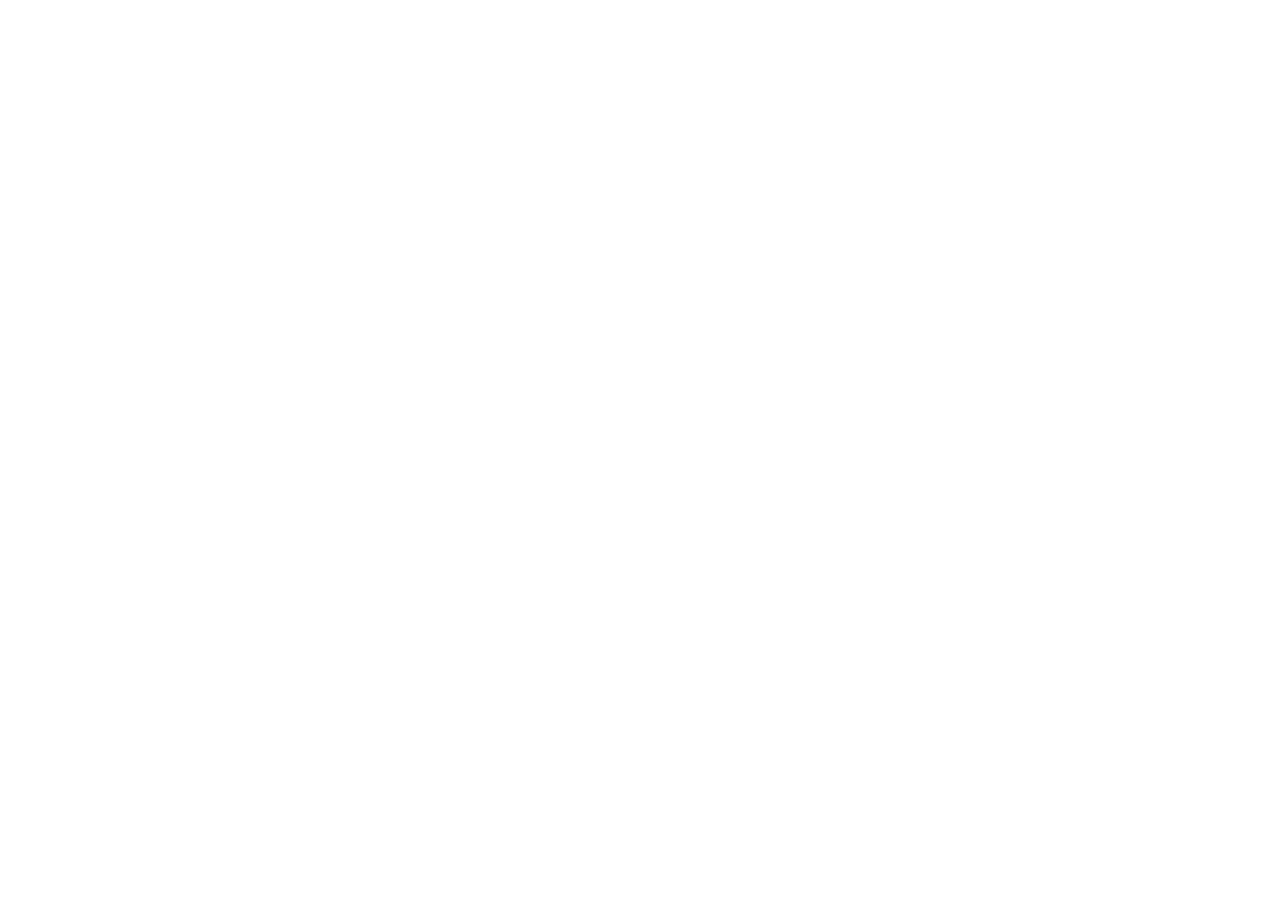
==== index.html @ 73da1ae6 "init project" ====
<!DOCTYPE html>
<html lang="en">

<head>
    <meta charset="UTF-8">
    <meta http-equiv="X-UA-Compatible" content="IE=edge">
    <meta name="viewport" content="width=, initial-scale=1.0">
    <title>Document</title>
</head>

<body>

</body>

</html>
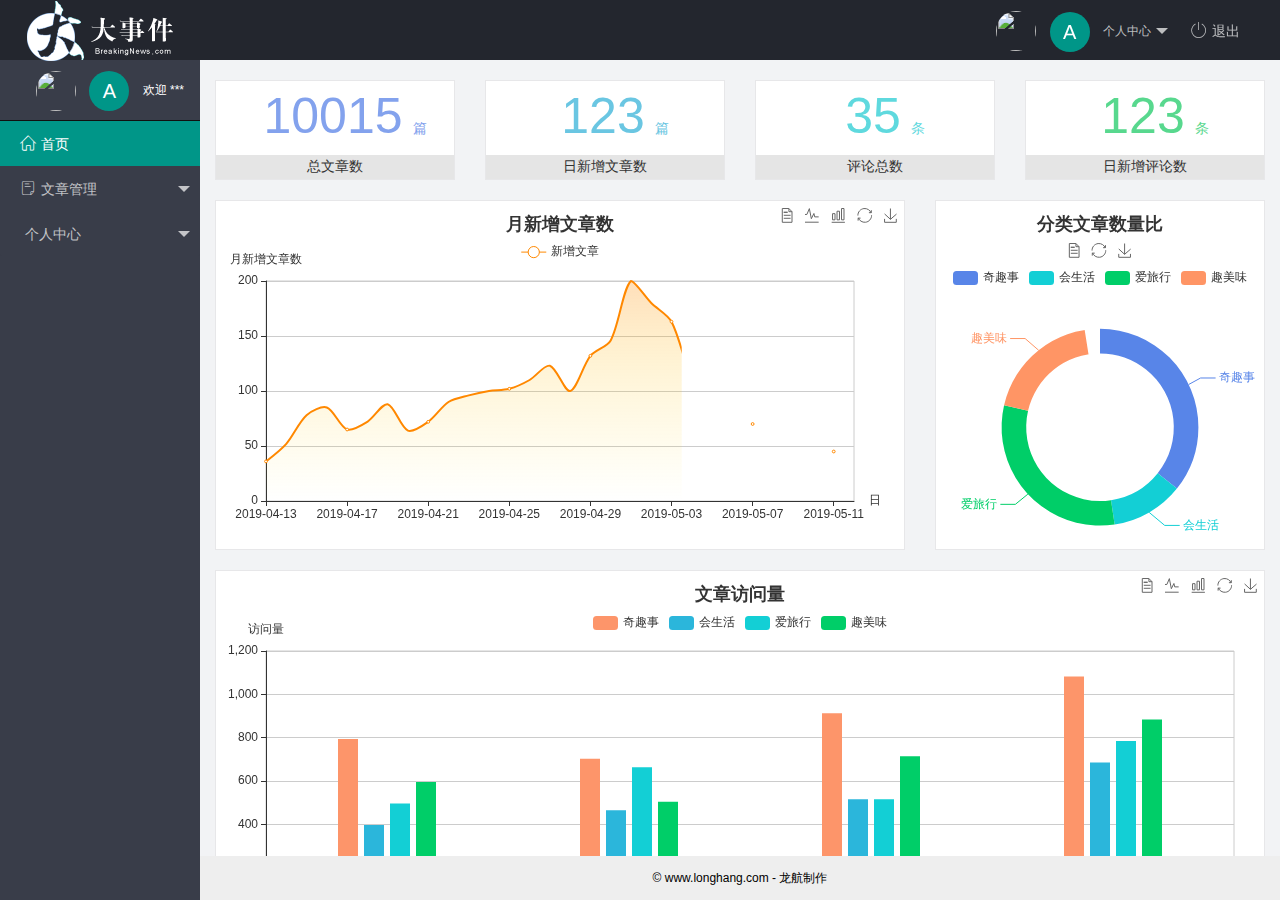
==== commit 6c154be7: "完成了主页功能" ====
--- a/index.html
+++ b/index.html
@@ -5,11 +5,89 @@
     <meta charset="UTF-8">
     <meta http-equiv="X-UA-Compatible" content="IE=edge">
     <meta name="viewport" content="width=, initial-scale=1.0">
-    <title>Document</title>
+    <title>后台主页</title>
+    <!-- 导入layui的样式表 -->
+    <link rel="stylesheet" href="/assets/lib/layui/css/layui.css">
+    <!-- 导入第三方图标库 -->
+    <link rel="stylesheet" href="/assets/fonts/iconfont.css">
+    <!-- 导入自己的样式表 -->
+    <link rel="stylesheet" href="/assets/css/index.css">
 </head>
 
-<body>
+<body class="layui-layout-body">
+    <div class="layui-layout layui-layout-admin">
+        <div class="layui-header">
+            <div class="layui-logo"><img src="/assets/images/logo.png" alt="" /></div>
+            <!-- 头部区域（可配合layui已有的水平导航） -->
+            <ul class="layui-nav layui-layout-right">
+                <li class="layui-nav-item ">
+                    <a href="javascript:;" class="userinfo">
+                        <img src="http://t.cn/RCzsdCq" class="layui-nav-img">
+                        <span class="text-avatar">A</span> 个人中心
+                    </a>
+                    <dl class="layui-nav-child">
+                        <dd><a href="">基本资料</a></dd>
+                        <dd><a href="">更换头像</a></dd>
+                        <dd><a href="">重置密码</a></dd>
+                    </dl>
+                </li>
+                <li class="layui-nav-item"><a href="javascript:;" id="btnlogout"><span class="iconfont icon-tuichu" ></span>退出</a></li>
+            </ul>
+        </div>
 
+        <div class="layui-side layui-bg-black">
+            <div class="layui-side-scroll">
+                <div href="javascript:;" class="userinfo">
+                    <img src="http://t.cn/RCzsdCq" class="layui-nav-img">
+                    <span class="text-avatar">A</span>
+                    <span class="welcome">欢迎 ***</span>
+                </div>
+                <!-- 左侧导航区域（可配合layui已有的垂直导航） -->
+                <ul class="layui-nav layui-nav-tree" lay-shrink="all" lay-filter="test" id="nav_index">
+
+                    <li class="layui-nav-item layui-this">
+                        <a href=""> <span class="iconfont icon-home"></span>首页</a>
+                    </li>
+
+                    <li class="layui-nav-item ">
+                        <a class="" href="javascript:;"><span class="iconfont icon-16"></span>文章管理</a>
+                        <dl class="layui-nav-child">
+                            <dd><a href="javascript:;"><i class="layui-icon layui-icon-app"></i>文章类别</a></dd>
+                            <dd><a href="javascript:;"><i class="layui-icon layui-icon-app"></i>文章列表</a></dd>
+                            <dd><a href="javascript:;"><i class="layui-icon layui-icon-app"></i>发布文章</a></dd>
+                        </dl>
+                    </li>
+                    <li class="layui-nav-item">
+                        <a href="javascript:;"><span class="iconfont icon 用户"></span>个人中心</a>
+                        <dl class="layui-nav-child">
+                            <dd><a href="javascript:;"><i class="layui-icon layui-icon-app"></i>基本资料</a></dd>
+                            <dd><a href="javascript:;"><i class="layui-icon layui-icon-app"></i>更换头像</a></dd>
+                            <dd><a href=""><i class="layui-icon layui-icon-app"></i>重置密码</a></dd>
+                        </dl>
+                    </li>
+                </ul>
+            </div>
+        </div>
+
+        <div class="layui-body">
+            <!-- 内容主体区域 -->
+            <iframe name="fm" src="/home/dashboard.html" frameborder="0" id="fm"></iframe>
+        </div>
+
+        <div class="layui-footer">
+            <!-- 底部固定区域 -->
+            © www.longhang.com - 龙航制作
+        </div>
+    </div>
+    <!-- 导入layui的js文件 -->
+    <script src="/assets/lib/layui/layui.all.js"></script>
+    <!-- 导入jquery脚本 -->
+    <script src="/assets/lib/jquery.js"></script>
+    <!-- 导入自己封装的baseAPI.js -->
+    <script src="/assets/js/baseAPI.js"></script>
+    <!-- 导入自己的js文件 -->
+    <script src="/assets/js/index.js"></script>
 </body>
 
+
 </html>--- a/assets/lib/layui/css/layui.css
+++ b/assets/lib/layui/css/layui.css
@@ -0,0 +1,2 @@
+/** layui-v2.5.5 MIT License By https://www.layui.com */
+ .layui-inline,img{display:inline-block;vertical-align:middle}h1,h2,h3,h4,h5,h6{font-weight:400}.layui-edge,.layui-header,.layui-inline,.layui-main{position:relative}.layui-body,.layui-edge,.layui-elip{overflow:hidden}.layui-btn,.layui-edge,.layui-inline,img{vertical-align:middle}.layui-btn,.layui-disabled,.layui-icon,.layui-unselect{-moz-user-select:none;-webkit-user-select:none;-ms-user-select:none}.layui-elip,.layui-form-checkbox span,.layui-form-pane .layui-form-label{text-overflow:ellipsis;white-space:nowrap}.layui-breadcrumb,.layui-tree-btnGroup{visibility:hidden}blockquote,body,button,dd,div,dl,dt,form,h1,h2,h3,h4,h5,h6,input,li,ol,p,pre,td,textarea,th,ul{margin:0;padding:0;-webkit-tap-highlight-color:rgba(0,0,0,0)}a:active,a:hover{outline:0}img{border:none}li{list-style:none}table{border-collapse:collapse;border-spacing:0}h4,h5,h6{font-size:100%}button,input,optgroup,option,select,textarea{font-family:inherit;font-size:inherit;font-style:inherit;font-weight:inherit;outline:0}pre{white-space:pre-wrap;white-space:-moz-pre-wrap;white-space:-pre-wrap;white-space:-o-pre-wrap;word-wrap:break-word}body{line-height:24px;font:14px Helvetica Neue,Helvetica,PingFang SC,Tahoma,Arial,sans-serif}hr{height:1px;margin:10px 0;border:0;clear:both}a{color:#333;text-decoration:none}a:hover{color:#777}a cite{font-style:normal;*cursor:pointer}.layui-border-box,.layui-border-box *{box-sizing:border-box}.layui-box,.layui-box *{box-sizing:content-box}.layui-clear{clear:both;*zoom:1}.layui-clear:after{content:'\20';clear:both;*zoom:1;display:block;height:0}.layui-inline{*display:inline;*zoom:1}.layui-edge{display:inline-block;width:0;height:0;border-width:6px;border-style:dashed;border-color:transparent}.layui-edge-top{top:-4px;border-bottom-color:#999;border-bottom-style:solid}.layui-edge-right{border-left-color:#999;border-left-style:solid}.layui-edge-bottom{top:2px;border-top-color:#999;border-top-style:solid}.layui-edge-left{border-right-color:#999;border-right-style:solid}.layui-disabled,.layui-disabled:hover{color:#d2d2d2!important;cursor:not-allowed!important}.layui-circle{border-radius:100%}.layui-show{display:block!important}.layui-hide{display:none!important}@font-face{font-family:layui-icon;src:url(../font/iconfont.eot?v=250);src:url(../font/iconfont.eot?v=250#iefix) format('embedded-opentype'),url(../font/iconfont.woff2?v=250) format('woff2'),url(../font/iconfont.woff?v=250) format('woff'),url(../font/iconfont.ttf?v=250) format('truetype'),url(../font/iconfont.svg?v=250#layui-icon) format('svg')}.layui-icon{font-family:layui-icon!important;font-size:16px;font-style:normal;-webkit-font-smoothing:antialiased;-moz-osx-font-smoothing:grayscale}.layui-icon-reply-fill:before{content:"\e611"}.layui-icon-set-fill:before{content:"\e614"}.layui-icon-menu-fill:before{content:"\e60f"}.layui-icon-search:before{content:"\e615"}.layui-icon-share:before{content:"\e641"}.layui-icon-set-sm:before{content:"\e620"}.layui-icon-engine:before{content:"\e628"}.layui-icon-close:before{content:"\1006"}.layui-icon-close-fill:before{content:"\1007"}.layui-icon-chart-screen:before{content:"\e629"}.layui-icon-star:before{content:"\e600"}.layui-icon-circle-dot:before{content:"\e617"}.layui-icon-chat:before{content:"\e606"}.layui-icon-release:before{content:"\e609"}.layui-icon-list:before{content:"\e60a"}.layui-icon-chart:before{content:"\e62c"}.layui-icon-ok-circle:before{content:"\1005"}.layui-icon-layim-theme:before{content:"\e61b"}.layui-icon-table:before{content:"\e62d"}.layui-icon-right:before{content:"\e602"}.layui-icon-left:before{content:"\e603"}.layui-icon-cart-simple:before{content:"\e698"}.layui-icon-face-cry:before{content:"\e69c"}.layui-icon-face-smile:before{content:"\e6af"}.layui-icon-survey:before{content:"\e6b2"}.layui-icon-tree:before{content:"\e62e"}.layui-icon-upload-circle:before{content:"\e62f"}.layui-icon-add-circle:before{content:"\e61f"}.layui-icon-download-circle:before{content:"\e601"}.layui-icon-templeate-1:before{content:"\e630"}.layui-icon-util:before{content:"\e631"}.layui-icon-face-surprised:before{content:"\e664"}.layui-icon-edit:before{content:"\e642"}.layui-icon-speaker:before{content:"\e645"}.layui-icon-down:before{content:"\e61a"}.layui-icon-file:before{content:"\e621"}.layui-icon-layouts:before{content:"\e632"}.layui-icon-rate-half:before{content:"\e6c9"}.layui-icon-add-circle-fine:before{content:"\e608"}.layui-icon-prev-circle:before{content:"\e633"}.layui-icon-read:before{content:"\e705"}.layui-icon-404:before{content:"\e61c"}.layui-icon-carousel:before{content:"\e634"}.layui-icon-help:before{content:"\e607"}.layui-icon-code-circle:before{content:"\e635"}.layui-icon-water:before{content:"\e636"}.layui-icon-username:before{content:"\e66f"}.layui-icon-find-fill:before{content:"\e670"}.layui-icon-about:before{content:"\e60b"}.layui-icon-location:before{content:"\e715"}.layui-icon-up:before{content:"\e619"}.layui-icon-pause:before{content:"\e651"}.layui-icon-date:before{content:"\e637"}.layui-icon-layim-uploadfile:before{content:"\e61d"}.layui-icon-delete:before{content:"\e640"}.layui-icon-play:before{content:"\e652"}.layui-icon-top:before{content:"\e604"}.layui-icon-friends:before{content:"\e612"}.layui-icon-refresh-3:before{content:"\e9aa"}.layui-icon-ok:before{content:"\e605"}.layui-icon-layer:before{content:"\e638"}.layui-icon-face-smile-fine:before{content:"\e60c"}.layui-icon-dollar:before{content:"\e659"}.layui-icon-group:before{content:"\e613"}.layui-icon-layim-download:before{content:"\e61e"}.layui-icon-picture-fine:before{content:"\e60d"}.layui-icon-link:before{content:"\e64c"}.layui-icon-diamond:before{content:"\e735"}.layui-icon-log:before{content:"\e60e"}.layui-icon-rate-solid:before{content:"\e67a"}.layui-icon-fonts-del:before{content:"\e64f"}.layui-icon-unlink:before{content:"\e64d"}.layui-icon-fonts-clear:before{content:"\e639"}.layui-icon-triangle-r:before{content:"\e623"}.layui-icon-circle:before{content:"\e63f"}.layui-icon-radio:before{content:"\e643"}.layui-icon-align-center:before{content:"\e647"}.layui-icon-align-right:before{content:"\e648"}.layui-icon-align-left:before{content:"\e649"}.layui-icon-loading-1:before{content:"\e63e"}.layui-icon-return:before{content:"\e65c"}.layui-icon-fonts-strong:before{content:"\e62b"}.layui-icon-upload:before{content:"\e67c"}.layui-icon-dialogue:before{content:"\e63a"}.layui-icon-video:before{content:"\e6ed"}.layui-icon-headset:before{content:"\e6fc"}.layui-icon-cellphone-fine:before{content:"\e63b"}.layui-icon-add-1:before{content:"\e654"}.layui-icon-face-smile-b:before{content:"\e650"}.layui-icon-fonts-html:before{content:"\e64b"}.layui-icon-form:before{content:"\e63c"}.layui-icon-cart:before{content:"\e657"}.layui-icon-camera-fill:before{content:"\e65d"}.layui-icon-tabs:before{content:"\e62a"}.layui-icon-fonts-code:before{content:"\e64e"}.layui-icon-fire:before{content:"\e756"}.layui-icon-set:before{content:"\e716"}.layui-icon-fonts-u:before{content:"\e646"}.layui-icon-triangle-d:before{content:"\e625"}.layui-icon-tips:before{content:"\e702"}.layui-icon-picture:before{content:"\e64a"}.layui-icon-more-vertical:before{content:"\e671"}.layui-icon-flag:before{content:"\e66c"}.layui-icon-loading:before{content:"\e63d"}.layui-icon-fonts-i:before{content:"\e644"}.layui-icon-refresh-1:before{content:"\e666"}.layui-icon-rmb:before{content:"\e65e"}.layui-icon-home:before{content:"\e68e"}.layui-icon-user:before{content:"\e770"}.layui-icon-notice:before{content:"\e667"}.layui-icon-login-weibo:before{content:"\e675"}.layui-icon-voice:before{content:"\e688"}.layui-icon-upload-drag:before{content:"\e681"}.layui-icon-login-qq:before{content:"\e676"}.layui-icon-snowflake:before{content:"\e6b1"}.layui-icon-file-b:before{content:"\e655"}.layui-icon-template:before{content:"\e663"}.layui-icon-auz:before{content:"\e672"}.layui-icon-console:before{content:"\e665"}.layui-icon-app:before{content:"\e653"}.layui-icon-prev:before{content:"\e65a"}.layui-icon-website:before{content:"\e7ae"}.layui-icon-next:before{content:"\e65b"}.layui-icon-component:before{content:"\e857"}.layui-icon-more:before{content:"\e65f"}.layui-icon-login-wechat:before{content:"\e677"}.layui-icon-shrink-right:before{content:"\e668"}.layui-icon-spread-left:before{content:"\e66b"}.layui-icon-camera:before{content:"\e660"}.layui-icon-note:before{content:"\e66e"}.layui-icon-refresh:before{content:"\e669"}.layui-icon-female:before{content:"\e661"}.layui-icon-male:before{content:"\e662"}.layui-icon-password:before{content:"\e673"}.layui-icon-senior:before{content:"\e674"}.layui-icon-theme:before{content:"\e66a"}.layui-icon-tread:before{content:"\e6c5"}.layui-icon-praise:before{content:"\e6c6"}.layui-icon-star-fill:before{content:"\e658"}.layui-icon-rate:before{content:"\e67b"}.layui-icon-template-1:before{content:"\e656"}.layui-icon-vercode:before{content:"\e679"}.layui-icon-cellphone:before{content:"\e678"}.layui-icon-screen-full:before{content:"\e622"}.layui-icon-screen-restore:before{content:"\e758"}.layui-icon-cols:before{content:"\e610"}.layui-icon-export:before{content:"\e67d"}.layui-icon-print:before{content:"\e66d"}.layui-icon-slider:before{content:"\e714"}.layui-icon-addition:before{content:"\e624"}.layui-icon-subtraction:before{content:"\e67e"}.layui-icon-service:before{content:"\e626"}.layui-icon-transfer:before{content:"\e691"}.layui-main{width:1140px;margin:0 auto}.layui-header{z-index:1000;height:60px}.layui-header a:hover{transition:all .5s;-webkit-transition:all .5s}.layui-side{position:fixed;left:0;top:0;bottom:0;z-index:999;width:200px;overflow-x:hidden}.layui-side-scroll{position:relative;width:220px;height:100%;overflow-x:hidden}.layui-body{position:absolute;left:200px;right:0;top:0;bottom:0;z-index:998;width:auto;overflow-y:auto;box-sizing:border-box}.layui-layout-body{overflow:hidden}.layui-layout-admin .layui-header{background-color:#23262E}.layui-layout-admin .layui-side{top:60px;width:200px;overflow-x:hidden}.layui-layout-admin .layui-body{position:fixed;top:60px;bottom:44px}.layui-layout-admin .layui-main{width:auto;margin:0 15px}.layui-layout-admin .layui-footer{position:fixed;left:200px;right:0;bottom:0;height:44px;line-height:44px;padding:0 15px;background-color:#eee}.layui-layout-admin .layui-logo{position:absolute;left:0;top:0;width:200px;height:100%;line-height:60px;text-align:center;color:#009688;font-size:16px}.layui-layout-admin .layui-header .layui-nav{background:0 0}.layui-layout-left{position:absolute!important;left:200px;top:0}.layui-layout-right{position:absolute!important;right:0;top:0}.layui-container{position:relative;margin:0 auto;padding:0 15px;box-sizing:border-box}.layui-fluid{position:relative;margin:0 auto;padding:0 15px}.layui-row:after,.layui-row:before{content:'';display:block;clear:both}.layui-col-lg1,.layui-col-lg10,.layui-col-lg11,.layui-col-lg12,.layui-col-lg2,.layui-col-lg3,.layui-col-lg4,.layui-col-lg5,.layui-col-lg6,.layui-col-lg7,.layui-col-lg8,.layui-col-lg9,.layui-col-md1,.layui-col-md10,.layui-col-md11,.layui-col-md12,.layui-col-md2,.layui-col-md3,.layui-col-md4,.layui-col-md5,.layui-col-md6,.layui-col-md7,.layui-col-md8,.layui-col-md9,.layui-col-sm1,.layui-col-sm10,.layui-col-sm11,.layui-col-sm12,.layui-col-sm2,.layui-col-sm3,.layui-col-sm4,.layui-col-sm5,.layui-col-sm6,.layui-col-sm7,.layui-col-sm8,.layui-col-sm9,.layui-col-xs1,.layui-col-xs10,.layui-col-xs11,.layui-col-xs12,.layui-col-xs2,.layui-col-xs3,.layui-col-xs4,.layui-col-xs5,.layui-col-xs6,.layui-col-xs7,.layui-col-xs8,.layui-col-xs9{position:relative;display:block;box-sizing:border-box}.layui-col-xs1,.layui-col-xs10,.layui-col-xs11,.layui-col-xs12,.layui-col-xs2,.layui-col-xs3,.layui-col-xs4,.layui-col-xs5,.layui-col-xs6,.layui-col-xs7,.layui-col-xs8,.layui-col-xs9{float:left}.layui-col-xs1{width:8.33333333%}.layui-col-xs2{width:16.66666667%}.layui-col-xs3{width:25%}.layui-col-xs4{width:33.33333333%}.layui-col-xs5{width:41.66666667%}.layui-col-xs6{width:50%}.layui-col-xs7{width:58.33333333%}.layui-col-xs8{width:66.66666667%}.layui-col-xs9{width:75%}.layui-col-xs10{width:83.33333333%}.layui-col-xs11{width:91.66666667%}.layui-col-xs12{width:100%}.layui-col-xs-offset1{margin-left:8.33333333%}.layui-col-xs-offset2{margin-left:16.66666667%}.layui-col-xs-offset3{margin-left:25%}.layui-col-xs-offset4{margin-left:33.33333333%}.layui-col-xs-offset5{margin-left:41.66666667%}.layui-col-xs-offset6{margin-left:50%}.layui-col-xs-offset7{margin-left:58.33333333%}.layui-col-xs-offset8{margin-left:66.66666667%}.layui-col-xs-offset9{margin-left:75%}.layui-col-xs-offset10{margin-left:83.33333333%}.layui-col-xs-offset11{margin-left:91.66666667%}.layui-col-xs-offset12{margin-left:100%}@media screen and (max-width:768px){.layui-hide-xs{display:none!important}.layui-show-xs-block{display:block!important}.layui-show-xs-inline{display:inline!important}.layui-show-xs-inline-block{display:inline-block!important}}@media screen and (min-width:768px){.layui-container{width:750px}.layui-hide-sm{display:none!important}.layui-show-sm-block{display:block!important}.layui-show-sm-inline{display:inline!important}.layui-show-sm-inline-block{display:inline-block!important}.layui-col-sm1,.layui-col-sm10,.layui-col-sm11,.layui-col-sm12,.layui-col-sm2,.layui-col-sm3,.layui-col-sm4,.layui-col-sm5,.layui-col-sm6,.layui-col-sm7,.layui-col-sm8,.layui-col-sm9{float:left}.layui-col-sm1{width:8.33333333%}.layui-col-sm2{width:16.66666667%}.layui-col-sm3{width:25%}.layui-col-sm4{width:33.33333333%}.layui-col-sm5{width:41.66666667%}.layui-col-sm6{width:50%}.layui-col-sm7{width:58.33333333%}.layui-col-sm8{width:66.66666667%}.layui-col-sm9{width:75%}.layui-col-sm10{width:83.33333333%}.layui-col-sm11{width:91.66666667%}.layui-col-sm12{width:100%}.layui-col-sm-offset1{margin-left:8.33333333%}.layui-col-sm-offset2{margin-left:16.66666667%}.layui-col-sm-offset3{margin-left:25%}.layui-col-sm-offset4{margin-left:33.33333333%}.layui-col-sm-offset5{margin-left:41.66666667%}.layui-col-sm-offset6{margin-left:50%}.layui-col-sm-offset7{margin-left:58.33333333%}.layui-col-sm-offset8{margin-left:66.66666667%}.layui-col-sm-offset9{margin-left:75%}.layui-col-sm-offset10{margin-left:83.33333333%}.layui-col-sm-offset11{margin-left:91.66666667%}.layui-col-sm-offset12{margin-left:100%}}@media screen and (min-width:992px){.layui-container{width:970px}.layui-hide-md{display:none!important}.layui-show-md-block{display:block!important}.layui-show-md-inline{display:inline!important}.layui-show-md-inline-block{display:inline-block!important}.layui-col-md1,.layui-col-md10,.layui-col-md11,.layui-col-md12,.layui-col-md2,.layui-col-md3,.layui-col-md4,.layui-col-md5,.layui-col-md6,.layui-col-md7,.layui-col-md8,.layui-col-md9{float:left}.layui-col-md1{width:8.33333333%}.layui-col-md2{width:16.66666667%}.layui-col-md3{width:25%}.layui-col-md4{width:33.33333333%}.layui-col-md5{width:41.66666667%}.layui-col-md6{width:50%}.layui-col-md7{width:58.33333333%}.layui-col-md8{width:66.66666667%}.layui-col-md9{width:75%}.layui-col-md10{width:83.33333333%}.layui-col-md11{width:91.66666667%}.layui-col-md12{width:100%}.layui-col-md-offset1{margin-left:8.33333333%}.layui-col-md-offset2{margin-left:16.66666667%}.layui-col-md-offset3{margin-left:25%}.layui-col-md-offset4{margin-left:33.33333333%}.layui-col-md-offset5{margin-left:41.66666667%}.layui-col-md-offset6{margin-left:50%}.layui-col-md-offset7{margin-left:58.33333333%}.layui-col-md-offset8{margin-left:66.66666667%}.layui-col-md-offset9{margin-left:75%}.layui-col-md-offset10{margin-left:83.33333333%}.layui-col-md-offset11{margin-left:91.66666667%}.layui-col-md-offset12{margin-left:100%}}@media screen and (min-width:1200px){.layui-container{width:1170px}.layui-hide-lg{display:none!important}.layui-show-lg-block{display:block!important}.layui-show-lg-inline{display:inline!important}.layui-show-lg-inline-block{display:inline-block!important}.layui-col-lg1,.layui-col-lg10,.layui-col-lg11,.layui-col-lg12,.layui-col-lg2,.layui-col-lg3,.layui-col-lg4,.layui-col-lg5,.layui-col-lg6,.layui-col-lg7,.layui-col-lg8,.layui-col-lg9{float:left}.layui-col-lg1{width:8.33333333%}.layui-col-lg2{width:16.66666667%}.layui-col-lg3{width:25%}.layui-col-lg4{width:33.33333333%}.layui-col-lg5{width:41.66666667%}.layui-col-lg6{width:50%}.layui-col-lg7{width:58.33333333%}.layui-col-lg8{width:66.66666667%}.layui-col-lg9{width:75%}.layui-col-lg10{width:83.33333333%}.layui-col-lg11{width:91.66666667%}.layui-col-lg12{width:100%}.layui-col-lg-offset1{margin-left:8.33333333%}.layui-col-lg-offset2{margin-left:16.66666667%}.layui-col-lg-offset3{margin-left:25%}.layui-col-lg-offset4{margin-left:33.33333333%}.layui-col-lg-offset5{margin-left:41.66666667%}.layui-col-lg-offset6{margin-left:50%}.layui-col-lg-offset7{margin-left:58.33333333%}.layui-col-lg-offset8{margin-left:66.66666667%}.layui-col-lg-offset9{margin-left:75%}.layui-col-lg-offset10{margin-left:83.33333333%}.layui-col-lg-offset11{margin-left:91.66666667%}.layui-col-lg-offset12{margin-left:100%}}.layui-col-space1{margin:-.5px}.layui-col-space1>*{padding:.5px}.layui-col-space3{margin:-1.5px}.layui-col-space3>*{padding:1.5px}.layui-col-space5{margin:-2.5px}.layui-col-space5>*{padding:2.5px}.layui-col-space8{margin:-3.5px}.layui-col-space8>*{padding:3.5px}.layui-col-space10{margin:-5px}.layui-col-space10>*{padding:5px}.layui-col-space12{margin:-6px}.layui-col-space12>*{padding:6px}.layui-col-space15{margin:-7.5px}.layui-col-space15>*{padding:7.5px}.layui-col-space18{margin:-9px}.layui-col-space18>*{padding:9px}.layui-col-space20{margin:-10px}.layui-col-space20>*{padding:10px}.layui-col-space22{margin:-11px}.layui-col-space22>*{padding:11px}.layui-col-space25{margin:-12.5px}.layui-col-space25>*{padding:12.5px}.layui-col-space30{margin:-15px}.layui-col-space30>*{padding:15px}.layui-btn,.layui-input,.layui-select,.layui-textarea,.layui-upload-button{outline:0;-webkit-appearance:none;transition:all .3s;-webkit-transition:all .3s;box-sizing:border-box}.layui-elem-quote{margin-bottom:10px;padding:15px;line-height:22px;border-left:5px solid #009688;border-radius:0 2px 2px 0;background-color:#f2f2f2}.layui-quote-nm{border-style:solid;border-width:1px 1px 1px 5px;background:0 0}.layui-elem-field{margin-bottom:10px;padding:0;border-width:1px;border-style:solid}.layui-elem-field legend{margin-left:20px;padding:0 10px;font-size:20px;font-weight:300}.layui-field-title{margin:10px 0 20px;border-width:1px 0 0}.layui-field-box{padding:10px 15px}.layui-field-title .layui-field-box{padding:10px 0}.layui-progress{position:relative;height:6px;border-radius:20px;background-color:#e2e2e2}.layui-progress-bar{position:absolute;left:0;top:0;width:0;max-width:100%;height:6px;border-radius:20px;text-align:right;background-color:#5FB878;transition:all .3s;-webkit-transition:all .3s}.layui-progress-big,.layui-progress-big .layui-progress-bar{height:18px;line-height:18px}.layui-progress-text{position:relative;top:-20px;line-height:18px;font-size:12px;color:#666}.layui-progress-big .layui-progress-text{position:static;padding:0 10px;color:#fff}.layui-collapse{border-width:1px;border-style:solid;border-radius:2px}.layui-colla-content,.layui-colla-item{border-top-width:1px;border-top-style:solid}.layui-colla-item:first-child{border-top:none}.layui-colla-title{position:relative;height:42px;line-height:42px;padding:0 15px 0 35px;color:#333;background-color:#f2f2f2;cursor:pointer;font-size:14px;overflow:hidden}.layui-colla-content{display:none;padding:10px 15px;line-height:22px;color:#666}.layui-colla-icon{position:absolute;left:15px;top:0;font-size:14px}.layui-card{margin-bottom:15px;border-radius:2px;background-color:#fff;box-shadow:0 1px 2px 0 rgba(0,0,0,.05)}.layui-card:last-child{margin-bottom:0}.layui-card-header{position:relative;height:42px;line-height:42px;padding:0 15px;border-bottom:1px solid #f6f6f6;color:#333;border-radius:2px 2px 0 0;font-size:14px}.layui-bg-black,.layui-bg-blue,.layui-bg-cyan,.layui-bg-green,.layui-bg-orange,.layui-bg-red{color:#fff!important}.layui-card-body{position:relative;padding:10px 15px;line-height:24px}.layui-card-body[pad15]{padding:15px}.layui-card-body[pad20]{padding:20px}.layui-card-body .layui-table{margin:5px 0}.layui-card .layui-tab{margin:0}.layui-panel-window{position:relative;padding:15px;border-radius:0;border-top:5px solid #E6E6E6;background-color:#fff}.layui-auxiliar-moving{position:fixed;left:0;right:0;top:0;bottom:0;width:100%;height:100%;background:0 0;z-index:9999999999}.layui-form-label,.layui-form-mid,.layui-form-select,.layui-input-block,.layui-input-inline,.layui-textarea{position:relative}.layui-bg-red{background-color:#FF5722!important}.layui-bg-orange{background-color:#FFB800!important}.layui-bg-green{background-color:#009688!important}.layui-bg-cyan{background-color:#2F4056!important}.layui-bg-blue{background-color:#1E9FFF!important}.layui-bg-black{background-color:#393D49!important}.layui-bg-gray{background-color:#eee!important;color:#666!important}.layui-badge-rim,.layui-colla-content,.layui-colla-item,.layui-collapse,.layui-elem-field,.layui-form-pane .layui-form-item[pane],.layui-form-pane .layui-form-label,.layui-input,.layui-layedit,.layui-layedit-tool,.layui-quote-nm,.layui-select,.layui-tab-bar,.layui-tab-card,.layui-tab-title,.layui-tab-title .layui-this:after,.layui-textarea{border-color:#e6e6e6}.layui-timeline-item:before,hr{background-color:#e6e6e6}.layui-text{line-height:22px;font-size:14px;color:#666}.layui-text h1,.layui-text h2,.layui-text h3{font-weight:500;color:#333}.layui-text h1{font-size:30px}.layui-text h2{font-size:24px}.layui-text h3{font-size:18px}.layui-text a:not(.layui-btn){color:#01AAED}.layui-text a:not(.layui-btn):hover{text-decoration:underline}.layui-text ul{padding:5px 0 5px 15px}.layui-text ul li{margin-top:5px;list-style-type:disc}.layui-text em,.layui-word-aux{color:#999!important;padding:0 5px!important}.layui-btn{display:inline-block;height:38px;line-height:38px;padding:0 18px;background-color:#009688;color:#fff;white-space:nowrap;text-align:center;font-size:14px;border:none;border-radius:2px;cursor:pointer}.layui-btn:hover{opacity:.8;filter:alpha(opacity=80);color:#fff}.layui-btn:active{opacity:1;filter:alpha(opacity=100)}.layui-btn+.layui-btn{margin-left:10px}.layui-btn-container{font-size:0}.layui-btn-container .layui-btn{margin-right:10px;margin-bottom:10px}.layui-btn-container .layui-btn+.layui-btn{margin-left:0}.layui-table .layui-btn-container .layui-btn{margin-bottom:9px}.layui-btn-radius{border-radius:100px}.layui-btn .layui-icon{margin-right:3px;font-size:18px;vertical-align:bottom;vertical-align:middle\9}.layui-btn-primary{border:1px solid #C9C9C9;background-color:#fff;color:#555}.layui-btn-primary:hover{border-color:#009688;color:#333}.layui-btn-normal{background-color:#1E9FFF}.layui-btn-warm{background-color:#FFB800}.layui-btn-danger{background-color:#FF5722}.layui-btn-checked{background-color:#5FB878}.layui-btn-disabled,.layui-btn-disabled:active,.layui-btn-disabled:hover{border:1px solid #e6e6e6;background-color:#FBFBFB;color:#C9C9C9;cursor:not-allowed;opacity:1}.layui-btn-lg{height:44px;line-height:44px;padding:0 25px;font-size:16px}.layui-btn-sm{height:30px;line-height:30px;padding:0 10px;font-size:12px}.layui-btn-sm i{font-size:16px!important}.layui-btn-xs{height:22px;line-height:22px;padding:0 5px;font-size:12px}.layui-btn-xs i{font-size:14px!important}.layui-btn-group{display:inline-block;vertical-align:middle;font-size:0}.layui-btn-group .layui-btn{margin-left:0!important;margin-right:0!important;border-left:1px solid rgba(255,255,255,.5);border-radius:0}.layui-btn-group .layui-btn-primary{border-left:none}.layui-btn-group .layui-btn-primary:hover{border-color:#C9C9C9;color:#009688}.layui-btn-group .layui-btn:first-child{border-left:none;border-radius:2px 0 0 2px}.layui-btn-group .layui-btn-primary:first-child{border-left:1px solid #c9c9c9}.layui-btn-group .layui-btn:last-child{border-radius:0 2px 2px 0}.layui-btn-group .layui-btn+.layui-btn{margin-left:0}.layui-btn-group+.layui-btn-group{margin-left:10px}.layui-btn-fluid{width:100%}.layui-input,.layui-select,.layui-textarea{height:38px;line-height:1.3;line-height:38px\9;border-width:1px;border-style:solid;background-color:#fff;border-radius:2px}.layui-input::-webkit-input-placeholder,.layui-select::-webkit-input-placeholder,.layui-textarea::-webkit-input-placeholder{line-height:1.3}.layui-input,.layui-textarea{display:block;width:100%;padding-left:10px}.layui-input:hover,.layui-textarea:hover{border-color:#D2D2D2!important}.layui-input:focus,.layui-textarea:focus{border-color:#C9C9C9!important}.layui-textarea{min-height:100px;height:auto;line-height:20px;padding:6px 10px;resize:vertical}.layui-select{padding:0 10px}.layui-form input[type=checkbox],.layui-form input[type=radio],.layui-form select{display:none}.layui-form [lay-ignore]{display:initial}.layui-form-item{margin-bottom:15px;clear:both;*zoom:1}.layui-form-item:after{content:'\20';clear:both;*zoom:1;display:block;height:0}.layui-form-label{float:left;display:block;padding:9px 15px;width:80px;font-weight:400;line-height:20px;text-align:right}.layui-form-label-col{display:block;float:none;padding:9px 0;line-height:20px;text-align:left}.layui-form-item .layui-inline{margin-bottom:5px;margin-right:10px}.layui-input-block{margin-left:110px;min-height:36px}.layui-input-inline{display:inline-block;vertical-align:middle}.layui-form-item .layui-input-inline{float:left;width:190px;margin-right:10px}.layui-form-text .layui-input-inline{width:auto}.layui-form-mid{float:left;display:block;padding:9px 0!important;line-height:20px;margin-right:10px}.layui-form-danger+.layui-form-select .layui-input,.layui-form-danger:focus{border-color:#FF5722!important}.layui-form-select .layui-input{padding-right:30px;cursor:pointer}.layui-form-select .layui-edge{position:absolute;right:10px;top:50%;margin-top:-3px;cursor:pointer;border-width:6px;border-top-color:#c2c2c2;border-top-style:solid;transition:all .3s;-webkit-transition:all .3s}.layui-form-select dl{display:none;position:absolute;left:0;top:42px;padding:5px 0;z-index:899;min-width:100%;border:1px solid #d2d2d2;max-height:300px;overflow-y:auto;background-color:#fff;border-radius:2px;box-shadow:0 2px 4px rgba(0,0,0,.12);box-sizing:border-box}.layui-form-select dl dd,.layui-form-select dl dt{padding:0 10px;line-height:36px;white-space:nowrap;overflow:hidden;text-overflow:ellipsis}.layui-form-select dl dt{font-size:12px;color:#999}.layui-form-select dl dd{cursor:pointer}.layui-form-select dl dd:hover{background-color:#f2f2f2;-webkit-transition:.5s all;transition:.5s all}.layui-form-select .layui-select-group dd{padding-left:20px}.layui-form-select dl dd.layui-select-tips{padding-left:10px!important;color:#999}.layui-form-select dl dd.layui-this{background-color:#5FB878;color:#fff}.layui-form-checkbox,.layui-form-select dl dd.layui-disabled{background-color:#fff}.layui-form-selected dl{display:block}.layui-form-checkbox,.layui-form-checkbox *,.layui-form-switch{display:inline-block;vertical-align:middle}.layui-form-selected .layui-edge{margin-top:-9px;-webkit-transform:rotate(180deg);transform:rotate(180deg);margin-top:-3px\9}:root .layui-form-selected .layui-edge{margin-top:-9px\0/IE9}.layui-form-selectup dl{top:auto;bottom:42px}.layui-select-none{margin:5px 0;text-align:center;color:#999}.layui-select-disabled .layui-disabled{border-color:#eee!important}.layui-select-disabled .layui-edge{border-top-color:#d2d2d2}.layui-form-checkbox{position:relative;height:30px;line-height:30px;margin-right:10px;padding-right:30px;cursor:pointer;font-size:0;-webkit-transition:.1s linear;transition:.1s linear;box-sizing:border-box}.layui-form-checkbox span{padding:0 10px;height:100%;font-size:14px;border-radius:2px 0 0 2px;background-color:#d2d2d2;color:#fff;overflow:hidden}.layui-form-checkbox:hover span{background-color:#c2c2c2}.layui-form-checkbox i{position:absolute;right:0;top:0;width:30px;height:28px;border:1px solid #d2d2d2;border-left:none;border-radius:0 2px 2px 0;color:#fff;font-size:20px;text-align:center}.layui-form-checkbox:hover i{border-color:#c2c2c2;color:#c2c2c2}.layui-form-checked,.layui-form-checked:hover{border-color:#5FB878}.layui-form-checked span,.layui-form-checked:hover span{background-color:#5FB878}.layui-form-checked i,.layui-form-checked:hover i{color:#5FB878}.layui-form-item .layui-form-checkbox{margin-top:4px}.layui-form-checkbox[lay-skin=primary]{height:auto!important;line-height:normal!important;min-width:18px;min-height:18px;border:none!important;margin-right:0;padding-left:28px;padding-right:0;background:0 0}.layui-form-checkbox[lay-skin=primary] span{padding-left:0;padding-right:15px;line-height:18px;background:0 0;color:#666}.layui-form-checkbox[lay-skin=primary] i{right:auto;left:0;width:16px;height:16px;line-height:16px;border:1px solid #d2d2d2;font-size:12px;border-radius:2px;background-color:#fff;-webkit-transition:.1s linear;transition:.1s linear}.layui-form-checkbox[lay-skin=primary]:hover i{border-color:#5FB878;color:#fff}.layui-form-checked[lay-skin=primary] i{border-color:#5FB878!important;background-color:#5FB878;color:#fff}.layui-checkbox-disbaled[lay-skin=primary] span{background:0 0!important;color:#c2c2c2}.layui-checkbox-disbaled[lay-skin=primary]:hover i{border-color:#d2d2d2}.layui-form-item .layui-form-checkbox[lay-skin=primary]{margin-top:10px}.layui-form-switch{position:relative;height:22px;line-height:22px;min-width:35px;padding:0 5px;margin-top:8px;border:1px solid #d2d2d2;border-radius:20px;cursor:pointer;background-color:#fff;-webkit-transition:.1s linear;transition:.1s linear}.layui-form-switch i{position:absolute;left:5px;top:3px;width:16px;height:16px;border-radius:20px;background-color:#d2d2d2;-webkit-transition:.1s linear;transition:.1s linear}.layui-form-switch em{position:relative;top:0;width:25px;margin-left:21px;padding:0!important;text-align:center!important;color:#999!important;font-style:normal!important;font-size:12px}.layui-form-onswitch{border-color:#5FB878;background-color:#5FB878}.layui-checkbox-disbaled,.layui-checkbox-disbaled i{border-color:#e2e2e2!important}.layui-form-onswitch i{left:100%;margin-left:-21px;background-color:#fff}.layui-form-onswitch em{margin-left:5px;margin-right:21px;color:#fff!important}.layui-checkbox-disbaled span{background-color:#e2e2e2!important}.layui-checkbox-disbaled:hover i{color:#fff!important}[lay-radio]{display:none}.layui-form-radio,.layui-form-radio *{display:inline-block;vertical-align:middle}.layui-form-radio{line-height:28px;margin:6px 10px 0 0;padding-right:10px;cursor:pointer;font-size:0}.layui-form-radio *{font-size:14px}.layui-form-radio>i{margin-right:8px;font-size:22px;color:#c2c2c2}.layui-form-radio>i:hover,.layui-form-radioed>i{color:#5FB878}.layui-radio-disbaled>i{color:#e2e2e2!important}.layui-form-pane .layui-form-label{width:110px;padding:8px 15px;height:38px;line-height:20px;border-width:1px;border-style:solid;border-radius:2px 0 0 2px;text-align:center;background-color:#FBFBFB;overflow:hidden;box-sizing:border-box}.layui-form-pane .layui-input-inline{margin-left:-1px}.layui-form-pane .layui-input-block{margin-left:110px;left:-1px}.layui-form-pane .layui-input{border-radius:0 2px 2px 0}.layui-form-pane .layui-form-text .layui-form-label{float:none;width:100%;border-radius:2px;box-sizing:border-box;text-align:left}.layui-form-pane .layui-form-text .layui-input-inline{display:block;margin:0;top:-1px;clear:both}.layui-form-pane .layui-form-text .layui-input-block{margin:0;left:0;top:-1px}.layui-form-pane .layui-form-text .layui-textarea{min-height:100px;border-radius:0 0 2px 2px}.layui-form-pane .layui-form-checkbox{margin:4px 0 4px 10px}.layui-form-pane .layui-form-radio,.layui-form-pane .layui-form-switch{margin-top:6px;margin-left:10px}.layui-form-pane .layui-form-item[pane]{position:relative;border-width:1px;border-style:solid}.layui-form-pane .layui-form-item[pane] .layui-form-label{position:absolute;left:0;top:0;height:100%;border-width:0 1px 0 0}.layui-form-pane .layui-form-item[pane] .layui-input-inline{margin-left:110px}@media screen and (max-width:450px){.layui-form-item .layui-form-label{text-overflow:ellipsis;overflow:hidden;white-space:nowrap}.layui-form-item .layui-inline{display:block;margin-right:0;margin-bottom:20px;clear:both}.layui-form-item .layui-inline:after{content:'\20';clear:both;display:block;height:0}.layui-form-item .layui-input-inline{display:block;float:none;left:-3px;width:auto;margin:0 0 10px 112px}.layui-form-item .layui-input-inline+.layui-form-mid{margin-left:110px;top:-5px;padding:0}.layui-form-item .layui-form-checkbox{margin-right:5px;margin-bottom:5px}}.layui-layedit{border-width:1px;border-style:solid;border-radius:2px}.layui-layedit-tool{padding:3px 5px;border-bottom-width:1px;border-bottom-style:solid;font-size:0}.layedit-tool-fixed{position:fixed;top:0;border-top:1px solid #e2e2e2}.layui-layedit-tool .layedit-tool-mid,.layui-layedit-tool .layui-icon{display:inline-block;vertical-align:middle;text-align:center;font-size:14px}.layui-layedit-tool .layui-icon{position:relative;width:32px;height:30px;line-height:30px;margin:3px 5px;color:#777;cursor:pointer;border-radius:2px}.layui-layedit-tool .layui-icon:hover{color:#393D49}.layui-layedit-tool .layui-icon:active{color:#000}.layui-layedit-tool .layedit-tool-active{background-color:#e2e2e2;color:#000}.layui-layedit-tool .layui-disabled,.layui-layedit-tool .layui-disabled:hover{color:#d2d2d2;cursor:not-allowed}.layui-layedit-tool .layedit-tool-mid{width:1px;height:18px;margin:0 10px;background-color:#d2d2d2}.layedit-tool-html{width:50px!important;font-size:30px!important}.layedit-tool-b,.layedit-tool-code,.layedit-tool-help{font-size:16px!important}.layedit-tool-d,.layedit-tool-face,.layedit-tool-image,.layedit-tool-unlink{font-size:18px!important}.layedit-tool-image input{position:absolute;font-size:0;left:0;top:0;width:100%;height:100%;opacity:.01;filter:Alpha(opacity=1);cursor:pointer}.layui-layedit-iframe iframe{display:block;width:100%}#LAY_layedit_code{overflow:hidden}.layui-laypage{display:inline-block;*display:inline;*zoom:1;vertical-align:middle;margin:10px 0;font-size:0}.layui-laypage>a:first-child,.layui-laypage>a:first-child em{border-radius:2px 0 0 2px}.layui-laypage>a:last-child,.layui-laypage>a:last-child em{border-radius:0 2px 2px 0}.layui-laypage>:first-child{margin-left:0!important}.layui-laypage>:last-child{margin-right:0!important}.layui-laypage a,.layui-laypage button,.layui-laypage input,.layui-laypage select,.layui-laypage span{border:1px solid #e2e2e2}.layui-laypage a,.layui-laypage span{display:inline-block;*display:inline;*zoom:1;vertical-align:middle;padding:0 15px;height:28px;line-height:28px;margin:0 -1px 5px 0;background-color:#fff;color:#333;font-size:12px}.layui-flow-more a *,.layui-laypage input,.layui-table-view select[lay-ignore]{display:inline-block}.layui-laypage a:hover{color:#009688}.layui-laypage em{font-style:normal}.layui-laypage .layui-laypage-spr{color:#999;font-weight:700}.layui-laypage a{text-decoration:none}.layui-laypage .layui-laypage-curr{position:relative}.layui-laypage .layui-laypage-curr em{position:relative;color:#fff}.layui-laypage .layui-laypage-curr .layui-laypage-em{position:absolute;left:-1px;top:-1px;padding:1px;width:100%;height:100%;background-color:#009688}.layui-laypage-em{border-radius:2px}.layui-laypage-next em,.layui-laypage-prev em{font-family:Sim sun;font-size:16px}.layui-laypage .layui-laypage-count,.layui-laypage .layui-laypage-limits,.layui-laypage .layui-laypage-refresh,.layui-laypage .layui-laypage-skip{margin-left:10px;margin-right:10px;padding:0;border:none}.layui-laypage .layui-laypage-limits,.layui-laypage .layui-laypage-refresh{vertical-align:top}.layui-laypage .layui-laypage-refresh i{font-size:18px;cursor:pointer}.layui-laypage select{height:22px;padding:3px;border-radius:2px;cursor:pointer}.layui-laypage .layui-laypage-skip{height:30px;line-height:30px;color:#999}.layui-laypage button,.layui-laypage input{height:30px;line-height:30px;border-radius:2px;vertical-align:top;background-color:#fff;box-sizing:border-box}.layui-laypage input{width:40px;margin:0 10px;padding:0 3px;text-align:center}.layui-laypage input:focus,.layui-laypage select:focus{border-color:#009688!important}.layui-laypage button{margin-left:10px;padding:0 10px;cursor:pointer}.layui-table,.layui-table-view{margin:10px 0}.layui-flow-more{margin:10px 0;text-align:center;color:#999;font-size:14px}.layui-flow-more a{height:32px;line-height:32px}.layui-flow-more a *{vertical-align:top}.layui-flow-more a cite{padding:0 20px;border-radius:3px;background-color:#eee;color:#333;font-style:normal}.layui-flow-more a cite:hover{opacity:.8}.layui-flow-more a i{font-size:30px;color:#737383}.layui-table{width:100%;background-color:#fff;color:#666}.layui-table tr{transition:all .3s;-webkit-transition:all .3s}.layui-table th{text-align:left;font-weight:400}.layui-table tbody tr:hover,.layui-table thead tr,.layui-table-click,.layui-table-header,.layui-table-hover,.layui-table-mend,.layui-table-patch,.layui-table-tool,.layui-table-total,.layui-table-total tr,.layui-table[lay-even] tr:nth-child(even){background-color:#f2f2f2}.layui-table td,.layui-table th,.layui-table-col-set,.layui-table-fixed-r,.layui-table-grid-down,.layui-table-header,.layui-table-page,.layui-table-tips-main,.layui-table-tool,.layui-table-total,.layui-table-view,.layui-table[lay-skin=line],.layui-table[lay-skin=row]{border-width:1px;border-style:solid;border-color:#e6e6e6}.layui-table td,.layui-table th{position:relative;padding:9px 15px;min-height:20px;line-height:20px;font-size:14px}.layui-table[lay-skin=line] td,.layui-table[lay-skin=line] th{border-width:0 0 1px}.layui-table[lay-skin=row] td,.layui-table[lay-skin=row] th{border-width:0 1px 0 0}.layui-table[lay-skin=nob] td,.layui-table[lay-skin=nob] th{border:none}.layui-table img{max-width:100px}.layui-table[lay-size=lg] td,.layui-table[lay-size=lg] th{padding:15px 30px}.layui-table-view .layui-table[lay-size=lg] .layui-table-cell{height:40px;line-height:40px}.layui-table[lay-size=sm] td,.layui-table[lay-size=sm] th{font-size:12px;padding:5px 10px}.layui-table-view .layui-table[lay-size=sm] .layui-table-cell{height:20px;line-height:20px}.layui-table[lay-data]{display:none}.layui-table-box{position:relative;overflow:hidden}.layui-table-view .layui-table{position:relative;width:auto;margin:0}.layui-table-view .layui-table[lay-skin=line]{border-width:0 1px 0 0}.layui-table-view .layui-table[lay-skin=row]{border-width:0 0 1px}.layui-table-view .layui-table td,.layui-table-view .layui-table th{padding:5px 0;border-top:none;border-left:none}.layui-table-view .layui-table th.layui-unselect .layui-table-cell span{cursor:pointer}.layui-table-view .layui-table td{cursor:default}.layui-table-view .layui-table td[data-edit=text]{cursor:text}.layui-table-view .layui-form-checkbox[lay-skin=primary] i{width:18px;height:18px}.layui-table-view .layui-form-radio{line-height:0;padding:0}.layui-table-view .layui-form-radio>i{margin:0;font-size:20px}.layui-table-init{position:absolute;left:0;top:0;width:100%;height:100%;text-align:center;z-index:110}.layui-table-init .layui-icon{position:absolute;left:50%;top:50%;margin:-15px 0 0 -15px;font-size:30px;color:#c2c2c2}.layui-table-header{border-width:0 0 1px;overflow:hidden}.layui-table-header .layui-table{margin-bottom:-1px}.layui-table-tool .layui-inline[lay-event]{position:relative;width:26px;height:26px;padding:5px;line-height:16px;margin-right:10px;text-align:center;color:#333;border:1px solid #ccc;cursor:pointer;-webkit-transition:.5s all;transition:.5s all}.layui-table-tool .layui-inline[lay-event]:hover{border:1px solid #999}.layui-table-tool-temp{padding-right:120px}.layui-table-tool-self{position:absolute;right:17px;top:10px}.layui-table-tool .layui-table-tool-self .layui-inline[lay-event]{margin:0 0 0 10px}.layui-table-tool-panel{position:absolute;top:29px;left:-1px;padding:5px 0;min-width:150px;min-height:40px;border:1px solid #d2d2d2;text-align:left;overflow-y:auto;background-color:#fff;box-shadow:0 2px 4px rgba(0,0,0,.12)}.layui-table-cell,.layui-table-tool-panel li{overflow:hidden;text-overflow:ellipsis;white-space:nowrap}.layui-table-tool-panel li{padding:0 10px;line-height:30px;-webkit-transition:.5s all;transition:.5s all}.layui-table-tool-panel li .layui-form-checkbox[lay-skin=primary]{width:100%;padding-left:28px}.layui-table-tool-panel li:hover{background-color:#f2f2f2}.layui-table-tool-panel li .layui-form-checkbox[lay-skin=primary] i{position:absolute;left:0;top:0}.layui-table-tool-panel li .layui-form-checkbox[lay-skin=primary] span{padding:0}.layui-table-tool .layui-table-tool-self .layui-table-tool-panel{left:auto;right:-1px}.layui-table-col-set{position:absolute;right:0;top:0;width:20px;height:100%;border-width:0 0 0 1px;background-color:#fff}.layui-table-sort{width:10px;height:20px;margin-left:5px;cursor:pointer!important}.layui-table-sort .layui-edge{position:absolute;left:5px;border-width:5px}.layui-table-sort .layui-table-sort-asc{top:3px;border-top:none;border-bottom-style:solid;border-bottom-color:#b2b2b2}.layui-table-sort .layui-table-sort-asc:hover{border-bottom-color:#666}.layui-table-sort .layui-table-sort-desc{bottom:5px;border-bottom:none;border-top-style:solid;border-top-color:#b2b2b2}.layui-table-sort .layui-table-sort-desc:hover{border-top-color:#666}.layui-table-sort[lay-sort=asc] .layui-table-sort-asc{border-bottom-color:#000}.layui-table-sort[lay-sort=desc] .layui-table-sort-desc{border-top-color:#000}.layui-table-cell{height:28px;line-height:28px;padding:0 15px;position:relative;box-sizing:border-box}.layui-table-cell .layui-form-checkbox[lay-skin=primary]{top:-1px;padding:0}.layui-table-cell .layui-table-link{color:#01AAED}.laytable-cell-checkbox,.laytable-cell-numbers,.laytable-cell-radio,.laytable-cell-space{padding:0;text-align:center}.layui-table-body{position:relative;overflow:auto;margin-right:-1px;margin-bottom:-1px}.layui-table-body .layui-none{line-height:26px;padding:15px;text-align:center;color:#999}.layui-table-fixed{position:absolute;left:0;top:0;z-index:101}.layui-table-fixed .layui-table-body{overflow:hidden}.layui-table-fixed-l{box-shadow:0 -1px 8px rgba(0,0,0,.08)}.layui-table-fixed-r{left:auto;right:-1px;border-width:0 0 0 1px;box-shadow:-1px 0 8px rgba(0,0,0,.08)}.layui-table-fixed-r .layui-table-header{position:relative;overflow:visible}.layui-table-mend{position:absolute;right:-49px;top:0;height:100%;width:50px}.layui-table-tool{position:relative;z-index:890;width:100%;min-height:50px;line-height:30px;padding:10px 15px;border-width:0 0 1px}.layui-table-tool .layui-btn-container{margin-bottom:-10px}.layui-table-page,.layui-table-total{border-width:1px 0 0;margin-bottom:-1px;overflow:hidden}.layui-table-page{position:relative;width:100%;padding:7px 7px 0;height:41px;font-size:12px;white-space:nowrap}.layui-table-page>div{height:26px}.layui-table-page .layui-laypage{margin:0}.layui-table-page .layui-laypage a,.layui-table-page .layui-laypage span{height:26px;line-height:26px;margin-bottom:10px;border:none;background:0 0}.layui-table-page .layui-laypage a,.layui-table-page .layui-laypage span.layui-laypage-curr{padding:0 12px}.layui-table-page .layui-laypage span{margin-left:0;padding:0}.layui-table-page .layui-laypage .layui-laypage-prev{margin-left:-7px!important}.layui-table-page .layui-laypage .layui-laypage-curr .layui-laypage-em{left:0;top:0;padding:0}.layui-table-page .layui-laypage button,.layui-table-page .layui-laypage input{height:26px;line-height:26px}.layui-table-page .layui-laypage input{width:40px}.layui-table-page .layui-laypage button{padding:0 10px}.layui-table-page select{height:18px}.layui-table-patch .layui-table-cell{padding:0;width:30px}.layui-table-edit{position:absolute;left:0;top:0;width:100%;height:100%;padding:0 14px 1px;border-radius:0;box-shadow:1px 1px 20px rgba(0,0,0,.15)}.layui-table-edit:focus{border-color:#5FB878!important}select.layui-table-edit{padding:0 0 0 10px;border-color:#C9C9C9}.layui-table-view .layui-form-checkbox,.layui-table-view .layui-form-radio,.layui-table-view .layui-form-switch{top:0;margin:0;box-sizing:content-box}.layui-table-view .layui-form-checkbox{top:-1px;height:26px;line-height:26px}.layui-table-view .layui-form-checkbox i{height:26px}.layui-table-grid .layui-table-cell{overflow:visible}.layui-table-grid-down{position:absolute;top:0;right:0;width:26px;height:100%;padding:5px 0;border-width:0 0 0 1px;text-align:center;background-color:#fff;color:#999;cursor:pointer}.layui-table-grid-down .layui-icon{position:absolute;top:50%;left:50%;margin:-8px 0 0 -8px}.layui-table-grid-down:hover{background-color:#fbfbfb}body .layui-table-tips .layui-layer-content{background:0 0;padding:0;box-shadow:0 1px 6px rgba(0,0,0,.12)}.layui-table-tips-main{margin:-44px 0 0 -1px;max-height:150px;padding:8px 15px;font-size:14px;overflow-y:scroll;background-color:#fff;color:#666}.layui-table-tips-c{position:absolute;right:-3px;top:-13px;width:20px;height:20px;padding:3px;cursor:pointer;background-color:#666;border-radius:50%;color:#fff}.layui-table-tips-c:hover{background-color:#777}.layui-table-tips-c:before{position:relative;right:-2px}.layui-upload-file{display:none!important;opacity:.01;filter:Alpha(opacity=1)}.layui-upload-drag,.layui-upload-form,.layui-upload-wrap{display:inline-block}.layui-upload-list{margin:10px 0}.layui-upload-choose{padding:0 10px;color:#999}.layui-upload-drag{position:relative;padding:30px;border:1px dashed #e2e2e2;background-color:#fff;text-align:center;cursor:pointer;color:#999}.layui-upload-drag .layui-icon{font-size:50px;color:#009688}.layui-upload-drag[lay-over]{border-color:#009688}.layui-upload-iframe{position:absolute;width:0;height:0;border:0;visibility:hidden}.layui-upload-wrap{position:relative;vertical-align:middle}.layui-upload-wrap .layui-upload-file{display:block!important;position:absolute;left:0;top:0;z-index:10;font-size:100px;width:100%;height:100%;opacity:.01;filter:Alpha(opacity=1);cursor:pointer}.layui-transfer-active,.layui-transfer-box{display:inline-block;vertical-align:middle}.layui-transfer-box,.layui-transfer-header,.layui-transfer-search{border-width:0;border-style:solid;border-color:#e6e6e6}.layui-transfer-box{position:relative;border-width:1px;width:200px;height:360px;border-radius:2px;background-color:#fff}.layui-transfer-box .layui-form-checkbox{width:100%;margin:0!important}.layui-transfer-header{height:38px;line-height:38px;padding:0 10px;border-bottom-width:1px}.layui-transfer-search{position:relative;padding:10px;border-bottom-width:1px}.layui-transfer-search .layui-input{height:32px;padding-left:30px;font-size:12px}.layui-transfer-search .layui-icon-search{position:absolute;left:20px;top:50%;margin-top:-8px;color:#666}.layui-transfer-active{margin:0 15px}.layui-transfer-active .layui-btn{display:block;margin:0;padding:0 15px;background-color:#5FB878;border-color:#5FB878;color:#fff}.layui-transfer-active .layui-btn-disabled{background-color:#FBFBFB;border-color:#e6e6e6;color:#C9C9C9}.layui-transfer-active .layui-btn:first-child{margin-bottom:15px}.layui-transfer-active .layui-btn .layui-icon{margin:0;font-size:14px!important}.layui-transfer-data{padding:5px 0;overflow:auto}.layui-transfer-data li{height:32px;line-height:32px;padding:0 10px}.layui-transfer-data li:hover{background-color:#f2f2f2;transition:.5s all}.layui-transfer-data .layui-none{padding:15px 10px;text-align:center;color:#999}.layui-nav{position:relative;padding:0 20px;background-color:#393D49;color:#fff;border-radius:2px;font-size:0;box-sizing:border-box}.layui-nav *{font-size:14px}.layui-nav .layui-nav-item{position:relative;display:inline-block;*display:inline;*zoom:1;vertical-align:middle;line-height:60px}.layui-nav .layui-nav-item a{display:block;padding:0 20px;color:#fff;color:rgba(255,255,255,.7);transition:all .3s;-webkit-transition:all .3s}.layui-nav .layui-this:after,.layui-nav-bar,.layui-nav-tree .layui-nav-itemed:after{position:absolute;left:0;top:0;width:0;height:5px;background-color:#5FB878;transition:all .2s;-webkit-transition:all .2s}.layui-nav-bar{z-index:1000}.layui-nav .layui-nav-item a:hover,.layui-nav .layui-this a{color:#fff}.layui-nav .layui-this:after{content:'';top:auto;bottom:0;width:100%}.layui-nav-img{width:30px;height:30px;margin-right:10px;border-radius:50%}.layui-nav .layui-nav-more{content:'';width:0;height:0;border-style:solid dashed dashed;border-color:#fff transparent transparent;overflow:hidden;cursor:pointer;transition:all .2s;-webkit-transition:all .2s;position:absolute;top:50%;right:3px;margin-top:-3px;border-width:6px;border-top-color:rgba(255,255,255,.7)}.layui-nav .layui-nav-mored,.layui-nav-itemed>a .layui-nav-more{margin-top:-9px;border-style:dashed dashed solid;border-color:transparent transparent #fff}.layui-nav-child{display:none;position:absolute;left:0;top:65px;min-width:100%;line-height:36px;padding:5px 0;box-shadow:0 2px 4px rgba(0,0,0,.12);border:1px solid #d2d2d2;background-color:#fff;z-index:100;border-radius:2px;white-space:nowrap}.layui-nav .layui-nav-child a{color:#333}.layui-nav .layui-nav-child a:hover{background-color:#f2f2f2;color:#000}.layui-nav-child dd{position:relative}.layui-nav .layui-nav-child dd.layui-this a,.layui-nav-child dd.layui-this{background-color:#5FB878;color:#fff}.layui-nav-child dd.layui-this:after{display:none}.layui-nav-tree{width:200px;padding:0}.layui-nav-tree .layui-nav-item{display:block;width:100%;line-height:45px}.layui-nav-tree .layui-nav-item a{position:relative;height:45px;line-height:45px;text-overflow:ellipsis;overflow:hidden;white-space:nowrap}.layui-nav-tree .layui-nav-item a:hover{background-color:#4E5465}.layui-nav-tree .layui-nav-bar{width:5px;height:0;background-color:#009688}.layui-nav-tree .layui-nav-child dd.layui-this,.layui-nav-tree .layui-nav-child dd.layui-this a,.layui-nav-tree .layui-this,.layui-nav-tree .layui-this>a,.layui-nav-tree .layui-this>a:hover{background-color:#009688;color:#fff}.layui-nav-tree .layui-this:after{display:none}.layui-nav-itemed>a,.layui-nav-tree .layui-nav-title a,.layui-nav-tree .layui-nav-title a:hover{color:#fff!important}.layui-nav-tree .layui-nav-child{position:relative;z-index:0;top:0;border:none;box-shadow:none}.layui-nav-tree .layui-nav-child a{height:40px;line-height:40px;color:#fff;color:rgba(255,255,255,.7)}.layui-nav-tree .layui-nav-child,.layui-nav-tree .layui-nav-child a:hover{background:0 0;color:#fff}.layui-nav-tree .layui-nav-more{right:10px}.layui-nav-itemed>.layui-nav-child{display:block;padding:0;background-color:rgba(0,0,0,.3)!important}.layui-nav-itemed>.layui-nav-child>.layui-this>.layui-nav-child{display:block}.layui-nav-side{position:fixed;top:0;bottom:0;left:0;overflow-x:hidden;z-index:999}.layui-bg-blue .layui-nav-bar,.layui-bg-blue .layui-nav-itemed:after,.layui-bg-blue .layui-this:after{background-color:#93D1FF}.layui-bg-blue .layui-nav-child dd.layui-this{background-color:#1E9FFF}.layui-bg-blue .layui-nav-itemed>a,.layui-nav-tree.layui-bg-blue .layui-nav-title a,.layui-nav-tree.layui-bg-blue .layui-nav-title a:hover{background-color:#007DDB!important}.layui-breadcrumb{font-size:0}.layui-breadcrumb>*{font-size:14px}.layui-breadcrumb a{color:#999!important}.layui-breadcrumb a:hover{color:#5FB878!important}.layui-breadcrumb a cite{color:#666;font-style:normal}.layui-breadcrumb span[lay-separator]{margin:0 10px;color:#999}.layui-tab{margin:10px 0;text-align:left!important}.layui-tab[overflow]>.layui-tab-title{overflow:hidden}.layui-tab-title{position:relative;left:0;height:40px;white-space:nowrap;font-size:0;border-bottom-width:1px;border-bottom-style:solid;transition:all .2s;-webkit-transition:all .2s}.layui-tab-title li{display:inline-block;*display:inline;*zoom:1;vertical-align:middle;font-size:14px;transition:all .2s;-webkit-transition:all .2s;position:relative;line-height:40px;min-width:65px;padding:0 15px;text-align:center;cursor:pointer}.layui-tab-title li a{display:block}.layui-tab-title .layui-this{color:#000}.layui-tab-title .layui-this:after{position:absolute;left:0;top:0;content:'';width:100%;height:41px;border-width:1px;border-style:solid;border-bottom-color:#fff;border-radius:2px 2px 0 0;box-sizing:border-box;pointer-events:none}.layui-tab-bar{position:absolute;right:0;top:0;z-index:10;width:30px;height:39px;line-height:39px;border-width:1px;border-style:solid;border-radius:2px;text-align:center;background-color:#fff;cursor:pointer}.layui-tab-bar .layui-icon{position:relative;display:inline-block;top:3px;transition:all .3s;-webkit-transition:all .3s}.layui-tab-item{display:none}.layui-tab-more{padding-right:30px;height:auto!important;white-space:normal!important}.layui-tab-more li.layui-this:after{border-bottom-color:#e2e2e2;border-radius:2px}.layui-tab-more .layui-tab-bar .layui-icon{top:-2px;top:3px\9;-webkit-transform:rotate(180deg);transform:rotate(180deg)}:root .layui-tab-more .layui-tab-bar .layui-icon{top:-2px\0/IE9}.layui-tab-content{padding:10px}.layui-tab-title li .layui-tab-close{position:relative;display:inline-block;width:18px;height:18px;line-height:20px;margin-left:8px;top:1px;text-align:center;font-size:14px;color:#c2c2c2;transition:all .2s;-webkit-transition:all .2s}.layui-tab-title li .layui-tab-close:hover{border-radius:2px;background-color:#FF5722;color:#fff}.layui-tab-brief>.layui-tab-title .layui-this{color:#009688}.layui-tab-brief>.layui-tab-more li.layui-this:after,.layui-tab-brief>.layui-tab-title .layui-this:after{border:none;border-radius:0;border-bottom:2px solid #5FB878}.layui-tab-brief[overflow]>.layui-tab-title .layui-this:after{top:-1px}.layui-tab-card{border-width:1px;border-style:solid;border-radius:2px;box-shadow:0 2px 5px 0 rgba(0,0,0,.1)}.layui-tab-card>.layui-tab-title{background-color:#f2f2f2}.layui-tab-card>.layui-tab-title li{margin-right:-1px;margin-left:-1px}.layui-tab-card>.layui-tab-title .layui-this{background-color:#fff}.layui-tab-card>.layui-tab-title .layui-this:after{border-top:none;border-width:1px;border-bottom-color:#fff}.layui-tab-card>.layui-tab-title .layui-tab-bar{height:40px;line-height:40px;border-radius:0;border-top:none;border-right:none}.layui-tab-card>.layui-tab-more .layui-this{background:0 0;color:#5FB878}.layui-tab-card>.layui-tab-more .layui-this:after{border:none}.layui-timeline{padding-left:5px}.layui-timeline-item{position:relative;padding-bottom:20px}.layui-timeline-axis{position:absolute;left:-5px;top:0;z-index:10;width:20px;height:20px;line-height:20px;background-color:#fff;color:#5FB878;border-radius:50%;text-align:center;cursor:pointer}.layui-timeline-axis:hover{color:#FF5722}.layui-timeline-item:before{content:'';position:absolute;left:5px;top:0;z-index:0;width:1px;height:100%}.layui-timeline-item:last-child:before{display:none}.layui-timeline-item:first-child:before{display:block}.layui-timeline-content{padding-left:25px}.layui-timeline-title{position:relative;margin-bottom:10px}.layui-badge,.layui-badge-dot,.layui-badge-rim{position:relative;display:inline-block;padding:0 6px;font-size:12px;text-align:center;background-color:#FF5722;color:#fff;border-radius:2px}.layui-badge{height:18px;line-height:18px}.layui-badge-dot{width:8px;height:8px;padding:0;border-radius:50%}.layui-badge-rim{height:18px;line-height:18px;border-width:1px;border-style:solid;background-color:#fff;color:#666}.layui-btn .layui-badge,.layui-btn .layui-badge-dot{margin-left:5px}.layui-nav .layui-badge,.layui-nav .layui-badge-dot{position:absolute;top:50%;margin:-8px 6px 0}.layui-tab-title .layui-badge,.layui-tab-title .layui-badge-dot{left:5px;top:-2px}.layui-carousel{position:relative;left:0;top:0;background-color:#f8f8f8}.layui-carousel>[carousel-item]{position:relative;width:100%;height:100%;overflow:hidden}.layui-carousel>[carousel-item]:before{position:absolute;content:'\e63d';left:50%;top:50%;width:100px;line-height:20px;margin:-10px 0 0 -50px;text-align:center;color:#c2c2c2;font-family:layui-icon!important;font-size:30px;font-style:normal;-webkit-font-smoothing:antialiased;-moz-osx-font-smoothing:grayscale}.layui-carousel>[carousel-item]>*{display:none;position:absolute;left:0;top:0;width:100%;height:100%;background-color:#f8f8f8;transition-duration:.3s;-webkit-transition-duration:.3s}.layui-carousel-updown>*{-webkit-transition:.3s ease-in-out up;transition:.3s ease-in-out up}.layui-carousel-arrow{display:none\9;opacity:0;position:absolute;left:10px;top:50%;margin-top:-18px;width:36px;height:36px;line-height:36px;text-align:center;font-size:20px;border:0;border-radius:50%;background-color:rgba(0,0,0,.2);color:#fff;-webkit-transition-duration:.3s;transition-duration:.3s;cursor:pointer}.layui-carousel-arrow[lay-type=add]{left:auto!important;right:10px}.layui-carousel:hover .layui-carousel-arrow[lay-type=add],.layui-carousel[lay-arrow=always] .layui-carousel-arrow[lay-type=add]{right:20px}.layui-carousel[lay-arrow=always] .layui-carousel-arrow{opacity:1;left:20px}.layui-carousel[lay-arrow=none] .layui-carousel-arrow{display:none}.layui-carousel-arrow:hover,.layui-carousel-ind ul:hover{background-color:rgba(0,0,0,.35)}.layui-carousel:hover .layui-carousel-arrow{display:block\9;opacity:1;left:20px}.layui-carousel-ind{position:relative;top:-35px;width:100%;line-height:0!important;text-align:center;font-size:0}.layui-carousel[lay-indicator=outside]{margin-bottom:30px}.layui-carousel[lay-indicator=outside] .layui-carousel-ind{top:10px}.layui-carousel[lay-indicator=outside] .layui-carousel-ind ul{background-color:rgba(0,0,0,.5)}.layui-carousel[lay-indicator=none] .layui-carousel-ind{display:none}.layui-carousel-ind ul{display:inline-block;padding:5px;background-color:rgba(0,0,0,.2);border-radius:10px;-webkit-transition-duration:.3s;transition-duration:.3s}.layui-carousel-ind li{display:inline-block;width:10px;height:10px;margin:0 3px;font-size:14px;background-color:#e2e2e2;background-color:rgba(255,255,255,.5);border-radius:50%;cursor:pointer;-webkit-transition-duration:.3s;transition-duration:.3s}.layui-carousel-ind li:hover{background-color:rgba(255,255,255,.7)}.layui-carousel-ind li.layui-this{background-color:#fff}.layui-carousel>[carousel-item]>.layui-carousel-next,.layui-carousel>[carousel-item]>.layui-carousel-prev,.layui-carousel>[carousel-item]>.layui-this{display:block}.layui-carousel>[carousel-item]>.layui-this{left:0}.layui-carousel>[carousel-item]>.layui-carousel-prev{left:-100%}.layui-carousel>[carousel-item]>.layui-carousel-next{left:100%}.layui-carousel>[carousel-item]>.layui-carousel-next.layui-carousel-left,.layui-carousel>[carousel-item]>.layui-carousel-prev.layui-carousel-right{left:0}.layui-carousel>[carousel-item]>.layui-this.layui-carousel-left{left:-100%}.layui-carousel>[carousel-item]>.layui-this.layui-carousel-right{left:100%}.layui-carousel[lay-anim=updown] .layui-carousel-arrow{left:50%!important;top:20px;margin:0 0 0 -18px}.layui-carousel[lay-anim=updown]>[carousel-item]>*,.layui-carousel[lay-anim=fade]>[carousel-item]>*{left:0!important}.layui-carousel[lay-anim=updown] .layui-carousel-arrow[lay-type=add]{top:auto!important;bottom:20px}.layui-carousel[lay-anim=updown] .layui-carousel-ind{position:absolute;top:50%;right:20px;width:auto;height:auto}.layui-carousel[lay-anim=updown] .layui-carousel-ind ul{padding:3px 5px}.layui-carousel[lay-anim=updown] .layui-carousel-ind li{display:block;margin:6px 0}.layui-carousel[lay-anim=updown]>[carousel-item]>.layui-this{top:0}.layui-carousel[lay-anim=updown]>[carousel-item]>.layui-carousel-prev{top:-100%}.layui-carousel[lay-anim=updown]>[carousel-item]>.layui-carousel-next{top:100%}.layui-carousel[lay-anim=updown]>[carousel-item]>.layui-carousel-next.layui-carousel-left,.layui-carousel[lay-anim=updown]>[carousel-item]>.layui-carousel-prev.layui-carousel-right{top:0}.layui-carousel[lay-anim=updown]>[carousel-item]>.layui-this.layui-carousel-left{top:-100%}.layui-carousel[lay-anim=updown]>[carousel-item]>.layui-this.layui-carousel-right{top:100%}.layui-carousel[lay-anim=fade]>[carousel-item]>.layui-carousel-next,.layui-carousel[lay-anim=fade]>[carousel-item]>.layui-carousel-prev{opacity:0}.layui-carousel[lay-anim=fade]>[carousel-item]>.layui-carousel-next.layui-carousel-left,.layui-carousel[lay-anim=fade]>[carousel-item]>.layui-carousel-prev.layui-carousel-right{opacity:1}.layui-carousel[lay-anim=fade]>[carousel-item]>.layui-this.layui-carousel-left,.layui-carousel[lay-anim=fade]>[carousel-item]>.layui-this.layui-carousel-right{opacity:0}.layui-fixbar{position:fixed;right:15px;bottom:15px;z-index:999999}.layui-fixbar li{width:50px;height:50px;line-height:50px;margin-bottom:1px;text-align:center;cursor:pointer;font-size:30px;background-color:#9F9F9F;color:#fff;border-radius:2px;opacity:.95}.layui-fixbar li:hover{opacity:.85}.layui-fixbar li:active{opacity:1}.layui-fixbar .layui-fixbar-top{display:none;font-size:40px}body .layui-util-face{border:none;background:0 0}body .layui-util-face .layui-layer-content{padding:0;background-color:#fff;color:#666;box-shadow:none}.layui-util-face .layui-layer-TipsG{display:none}.layui-util-face ul{position:relative;width:372px;padding:10px;border:1px solid #D9D9D9;background-color:#fff;box-shadow:0 0 20px rgba(0,0,0,.2)}.layui-util-face ul li{cursor:pointer;float:left;border:1px solid #e8e8e8;height:22px;width:26px;overflow:hidden;margin:-1px 0 0 -1px;padding:4px 2px;text-align:center}.layui-util-face ul li:hover{position:relative;z-index:2;border:1px solid #eb7350;background:#fff9ec}.layui-code{position:relative;margin:10px 0;padding:15px;line-height:20px;border:1px solid #ddd;border-left-width:6px;background-color:#F2F2F2;color:#333;font-family:Courier New;font-size:12px}.layui-rate,.layui-rate *{display:inline-block;vertical-align:middle}.layui-rate{padding:10px 5px 10px 0;font-size:0}.layui-rate li i.layui-icon{font-size:20px;color:#FFB800;margin-right:5px;transition:all .3s;-webkit-transition:all .3s}.layui-rate li i:hover{cursor:pointer;transform:scale(1.12);-webkit-transform:scale(1.12)}.layui-rate[readonly] li i:hover{cursor:default;transform:scale(1)}.layui-colorpicker{width:26px;height:26px;border:1px solid #e6e6e6;padding:5px;border-radius:2px;line-height:24px;display:inline-block;cursor:pointer;transition:all .3s;-webkit-transition:all .3s}.layui-colorpicker:hover{border-color:#d2d2d2}.layui-colorpicker.layui-colorpicker-lg{width:34px;height:34px;line-height:32px}.layui-colorpicker.layui-colorpicker-sm{width:24px;height:24px;line-height:22px}.layui-colorpicker.layui-colorpicker-xs{width:22px;height:22px;line-height:20px}.layui-colorpicker-trigger-bgcolor{display:block;background:url([data-uri]);border-radius:2px}.layui-colorpicker-trigger-span{display:block;height:100%;box-sizing:border-box;border:1px solid rgba(0,0,0,.15);border-radius:2px;text-align:center}.layui-colorpicker-trigger-i{display:inline-block;color:#FFF;font-size:12px}.layui-colorpicker-trigger-i.layui-icon-close{color:#999}.layui-colorpicker-main{position:absolute;z-index:66666666;width:280px;padding:7px;background:#FFF;border:1px solid #d2d2d2;border-radius:2px;box-shadow:0 2px 4px rgba(0,0,0,.12)}.layui-colorpicker-main-wrapper{height:180px;position:relative}.layui-colorpicker-basis{width:260px;height:100%;position:relative}.layui-colorpicker-basis-white{width:100%;height:100%;position:absolute;top:0;left:0;background:linear-gradient(90deg,#FFF,hsla(0,0%,100%,0))}.layui-colorpicker-basis-black{width:100%;height:100%;position:absolute;top:0;left:0;background:linear-gradient(0deg,#000,transparent)}.layui-colorpicker-basis-cursor{width:10px;height:10px;border:1px solid #FFF;border-radius:50%;position:absolute;top:-3px;right:-3px;cursor:pointer}.layui-colorpicker-side{position:absolute;top:0;right:0;width:12px;height:100%;background:linear-gradient(red,#FF0,#0F0,#0FF,#00F,#F0F,red)}.layui-colorpicker-side-slider{width:100%;height:5px;box-shadow:0 0 1px #888;box-sizing:border-box;background:#FFF;border-radius:1px;border:1px solid #f0f0f0;cursor:pointer;position:absolute;left:0}.layui-colorpicker-main-alpha{display:none;height:12px;margin-top:7px;background:url([data-uri])}.layui-colorpicker-alpha-bgcolor{height:100%;position:relative}.layui-colorpicker-alpha-slider{width:5px;height:100%;box-shadow:0 0 1px #888;box-sizing:border-box;background:#FFF;border-radius:1px;border:1px solid #f0f0f0;cursor:pointer;position:absolute;top:0}.layui-colorpicker-main-pre{padding-top:7px;font-size:0}.layui-colorpicker-pre{width:20px;height:20px;border-radius:2px;display:inline-block;margin-left:6px;margin-bottom:7px;cursor:pointer}.layui-colorpicker-pre:nth-child(11n+1){margin-left:0}.layui-colorpicker-pre-isalpha{background:url([data-uri])}.layui-colorpicker-pre.layui-this{box-shadow:0 0 3px 2px rgba(0,0,0,.15)}.layui-colorpicker-pre>div{height:100%;border-radius:2px}.layui-colorpicker-main-input{text-align:right;padding-top:7px}.layui-colorpicker-main-input .layui-btn-container .layui-btn{margin:0 0 0 10px}.layui-colorpicker-main-input div.layui-inline{float:left;margin-right:10px;font-size:14px}.layui-colorpicker-main-input input.layui-input{width:150px;height:30px;color:#666}.layui-slider{height:4px;background:#e2e2e2;border-radius:3px;position:relative;cursor:pointer}.layui-slider-bar{border-radius:3px;position:absolute;height:100%}.layui-slider-step{position:absolute;top:0;width:4px;height:4px;border-radius:50%;background:#FFF;-webkit-transform:translateX(-50%);transform:translateX(-50%)}.layui-slider-wrap{width:36px;height:36px;position:absolute;top:-16px;-webkit-transform:translateX(-50%);transform:translateX(-50%);z-index:10;text-align:center}.layui-slider-wrap-btn{width:12px;height:12px;border-radius:50%;background:#FFF;display:inline-block;vertical-align:middle;cursor:pointer;transition:.3s}.layui-slider-wrap:after{content:"";height:100%;display:inline-block;vertical-align:middle}.layui-slider-wrap-btn.layui-slider-hover,.layui-slider-wrap-btn:hover{transform:scale(1.2)}.layui-slider-wrap-btn.layui-disabled:hover{transform:scale(1)!important}.layui-slider-tips{position:absolute;top:-42px;z-index:66666666;white-space:nowrap;display:none;-webkit-transform:translateX(-50%);transform:translateX(-50%);color:#FFF;background:#000;border-radius:3px;height:25px;line-height:25px;padding:0 10px}.layui-slider-tips:after{content:'';position:absolute;bottom:-12px;left:50%;margin-left:-6px;width:0;height:0;border-width:6px;border-style:solid;border-color:#000 transparent transparent}.layui-slider-input{width:70px;height:32px;border:1px solid #e6e6e6;border-radius:3px;font-size:16px;line-height:32px;position:absolute;right:0;top:-15px}.layui-slider-input-btn{display:none;position:absolute;top:0;right:0;width:20px;height:100%;border-left:1px solid #d2d2d2}.layui-slider-input-btn i{cursor:pointer;position:absolute;right:0;bottom:0;width:20px;height:50%;font-size:12px;line-height:16px;text-align:center;color:#999}.layui-slider-input-btn i:first-child{top:0;border-bottom:1px solid #d2d2d2}.layui-slider-input-txt{height:100%;font-size:14px}.layui-slider-input-txt input{height:100%;border:none}.layui-slider-input-btn i:hover{color:#009688}.layui-slider-vertical{width:4px;margin-left:34px}.layui-slider-vertical .layui-slider-bar{width:4px}.layui-slider-vertical .layui-slider-step{top:auto;left:0;-webkit-transform:translateY(50%);transform:translateY(50%)}.layui-slider-vertical .layui-slider-wrap{top:auto;left:-16px;-webkit-transform:translateY(50%);transform:translateY(50%)}.layui-slider-vertical .layui-slider-tips{top:auto;left:2px}@media \0screen{.layui-slider-wrap-btn{margin-left:-20px}.layui-slider-vertical .layui-slider-wrap-btn{margin-left:0;margin-bottom:-20px}.layui-slider-vertical .layui-slider-tips{margin-left:-8px}.layui-slider>span{margin-left:8px}}.layui-tree{line-height:22px}.layui-tree .layui-form-checkbox{margin:0!important}.layui-tree-set{width:100%;position:relative}.layui-tree-pack{display:none;padding-left:20px;position:relative}.layui-tree-iconClick,.layui-tree-main{display:inline-block;vertical-align:middle}.layui-tree-line .layui-tree-pack{padding-left:27px}.layui-tree-line .layui-tree-set .layui-tree-set:after{content:'';position:absolute;top:14px;left:-9px;width:17px;height:0;border-top:1px dotted #c0c4cc}.layui-tree-entry{position:relative;padding:3px 0;height:20px;white-space:nowrap}.layui-tree-entry:hover{background-color:#eee}.layui-tree-line .layui-tree-entry:hover{background-color:rgba(0,0,0,0)}.layui-tree-line .layui-tree-entry:hover .layui-tree-txt{color:#999;text-decoration:underline;transition:.3s}.layui-tree-main{cursor:pointer;padding-right:10px}.layui-tree-line .layui-tree-set:before{content:'';position:absolute;top:0;left:-9px;width:0;height:100%;border-left:1px dotted #c0c4cc}.layui-tree-line .layui-tree-set.layui-tree-setLineShort:before{height:13px}.layui-tree-line .layui-tree-set.layui-tree-setHide:before{height:0}.layui-tree-iconClick{position:relative;height:20px;line-height:20px;margin:0 10px;color:#c0c4cc}.layui-tree-icon{height:12px;line-height:12px;width:12px;text-align:center;border:1px solid #c0c4cc}.layui-tree-iconClick .layui-icon{font-size:18px}.layui-tree-icon .layui-icon{font-size:12px;color:#666}.layui-tree-iconArrow{padding:0 5px}.layui-tree-iconArrow:after{content:'';position:absolute;left:4px;top:3px;z-index:100;width:0;height:0;border-width:5px;border-style:solid;border-color:transparent transparent transparent #c0c4cc;transition:.5s}.layui-tree-btnGroup,.layui-tree-editInput{position:relative;vertical-align:middle;display:inline-block}.layui-tree-spread>.layui-tree-entry>.layui-tree-iconClick>.layui-tree-iconArrow:after{transform:rotate(90deg) translate(3px,4px)}.layui-tree-txt{display:inline-block;vertical-align:middle;color:#555}.layui-tree-search{margin-bottom:15px;color:#666}.layui-tree-btnGroup .layui-icon{display:inline-block;vertical-align:middle;padding:0 2px;cursor:pointer}.layui-tree-btnGroup .layui-icon:hover{color:#999;transition:.3s}.layui-tree-entry:hover .layui-tree-btnGroup{visibility:visible}.layui-tree-editInput{height:20px;line-height:20px;padding:0 3px;border:none;background-color:rgba(0,0,0,.05)}.layui-tree-emptyText{text-align:center;color:#999}.layui-anim{-webkit-animation-duration:.3s;animation-duration:.3s;-webkit-animation-fill-mode:both;animation-fill-mode:both}.layui-anim.layui-icon{display:inline-block}.layui-anim-loop{-webkit-animation-iteration-count:infinite;animation-iteration-count:infinite}.layui-trans,.layui-trans a{transition:all .3s;-webkit-transition:all .3s}@-webkit-keyframes layui-rotate{from{-webkit-transform:rotate(0)}to{-webkit-transform:rotate(360deg)}}@keyframes layui-rotate{from{transform:rotate(0)}to{transform:rotate(360deg)}}.layui-anim-rotate{-webkit-animation-name:layui-rotate;animation-name:layui-rotate;-webkit-animation-duration:1s;animation-duration:1s;-webkit-animation-timing-function:linear;animation-timing-function:linear}@-webkit-keyframes layui-up{from{-webkit-transform:translate3d(0,100%,0);opacity:.3}to{-webkit-transform:translate3d(0,0,0);opacity:1}}@keyframes layui-up{from{transform:translate3d(0,100%,0);opacity:.3}to{transform:translate3d(0,0,0);opacity:1}}.layui-anim-up{-webkit-animation-name:layui-up;animation-name:layui-up}@-webkit-keyframes layui-upbit{from{-webkit-transform:translate3d(0,30px,0);opacity:.3}to{-webkit-transform:translate3d(0,0,0);opacity:1}}@keyframes layui-upbit{from{transform:translate3d(0,30px,0);opacity:.3}to{transform:translate3d(0,0,0);opacity:1}}.layui-anim-upbit{-webkit-animation-name:layui-upbit;animation-name:layui-upbit}@-webkit-keyframes layui-scale{0%{opacity:.3;-webkit-transform:scale(.5)}100%{opacity:1;-webkit-transform:scale(1)}}@keyframes layui-scale{0%{opacity:.3;-ms-transform:scale(.5);transform:scale(.5)}100%{opacity:1;-ms-transform:scale(1);transform:scale(1)}}.layui-anim-scale{-webkit-animation-name:layui-scale;animation-name:layui-scale}@-webkit-keyframes layui-scale-spring{0%{opacity:.5;-webkit-transform:scale(.5)}80%{opacity:.8;-webkit-transform:scale(1.1)}100%{opacity:1;-webkit-transform:scale(1)}}@keyframes layui-scale-spring{0%{opacity:.5;transform:scale(.5)}80%{opacity:.8;transform:scale(1.1)}100%{opacity:1;transform:scale(1)}}.layui-anim-scaleSpring{-webkit-animation-name:layui-scale-spring;animation-name:layui-scale-spring}@-webkit-keyframes layui-fadein{0%{opacity:0}100%{opacity:1}}@keyframes layui-fadein{0%{opacity:0}100%{opacity:1}}.layui-anim-fadein{-webkit-animation-name:layui-fadein;animation-name:layui-fadein}@-webkit-keyframes layui-fadeout{0%{opacity:1}100%{opacity:0}}@keyframes layui-fadeout{0%{opacity:1}100%{opacity:0}}.layui-anim-fadeout{-webkit-animation-name:layui-fadeout;animation-name:layui-fadeout}--- a/assets/fonts/iconfont.css
+++ b/assets/fonts/iconfont.css
@@ -0,0 +1,37 @@
+@font-face {font-family: "iconfont";
+  src: url('iconfont.eot?t=1576139966484'); /* IE9 */
+  src: url('iconfont.eot?t=1576139966484#iefix') format('embedded-opentype'), /* IE6-IE8 */
+  url('[data-uri]') format('woff2'),
+  url('iconfont.woff?t=1576139966484') format('woff'),
+  url('iconfont.ttf?t=1576139966484') format('truetype'), /* chrome, firefox, opera, Safari, Android, iOS 4.2+ */
+  url('iconfont.svg?t=1576139966484#iconfont') format('svg'); /* iOS 4.1- */
+}
+
+.iconfont {
+  font-family: "iconfont" !important;
+  font-size: 16px;
+  font-style: normal;
+  -webkit-font-smoothing: antialiased;
+  -moz-osx-font-smoothing: grayscale;
+}
+
+.icon-home:before {
+  content: "\e6a9";
+}
+
+.icon-user:before {
+  content: "\e614";
+}
+
+.icon-pinglun:before {
+  content: "\e616";
+}
+
+.icon-tuichu:before {
+  content: "\e865";
+}
+
+.icon-16:before {
+  content: "\e615";
+}
+
--- a/assets/css/index.css
+++ b/assets/css/index.css
@@ -0,0 +1,64 @@
+/* #nav_index {
+    position: relative;
+}
+
+.layui-icon {
+    position: absolute;
+    top: 10px;
+    left: 5px;
+}
+
+.layui-nav-item {
+    margin-left: 10px;
+} */
+
+.layui-footer {
+    text-align: center;
+    font-size: 12px;
+}
+
+.iconfont {
+    margin-right: 5px
+}
+
+.layui-icon {
+    margin-right: 8px;
+    margin-left: 20px;
+}
+
+#fm {
+    width: 100%;
+    height: 100%;
+}
+
+.userinfo {
+    height: 60px;
+    line-height: 60px;
+    text-align: center;
+    font-size: 12px;
+    user-select: none;
+}
+
+.layui-side-scroll .userinfo {
+    border-bottom: 1px solid #111;
+}
+
+.layui-nav-img {
+    height: 40px;
+    width: 40px;
+}
+
+.text-avatar {
+    display: inline-block;
+    width: 40px;
+    height: 40px;
+    background-color: #009688;
+    border-radius: 50%;
+    line-height: 40px;
+    text-align: center;
+    color: #fff;
+    font-size: 20px;
+    position: relative;
+    top: 4px;
+    margin-right: 10px;
+}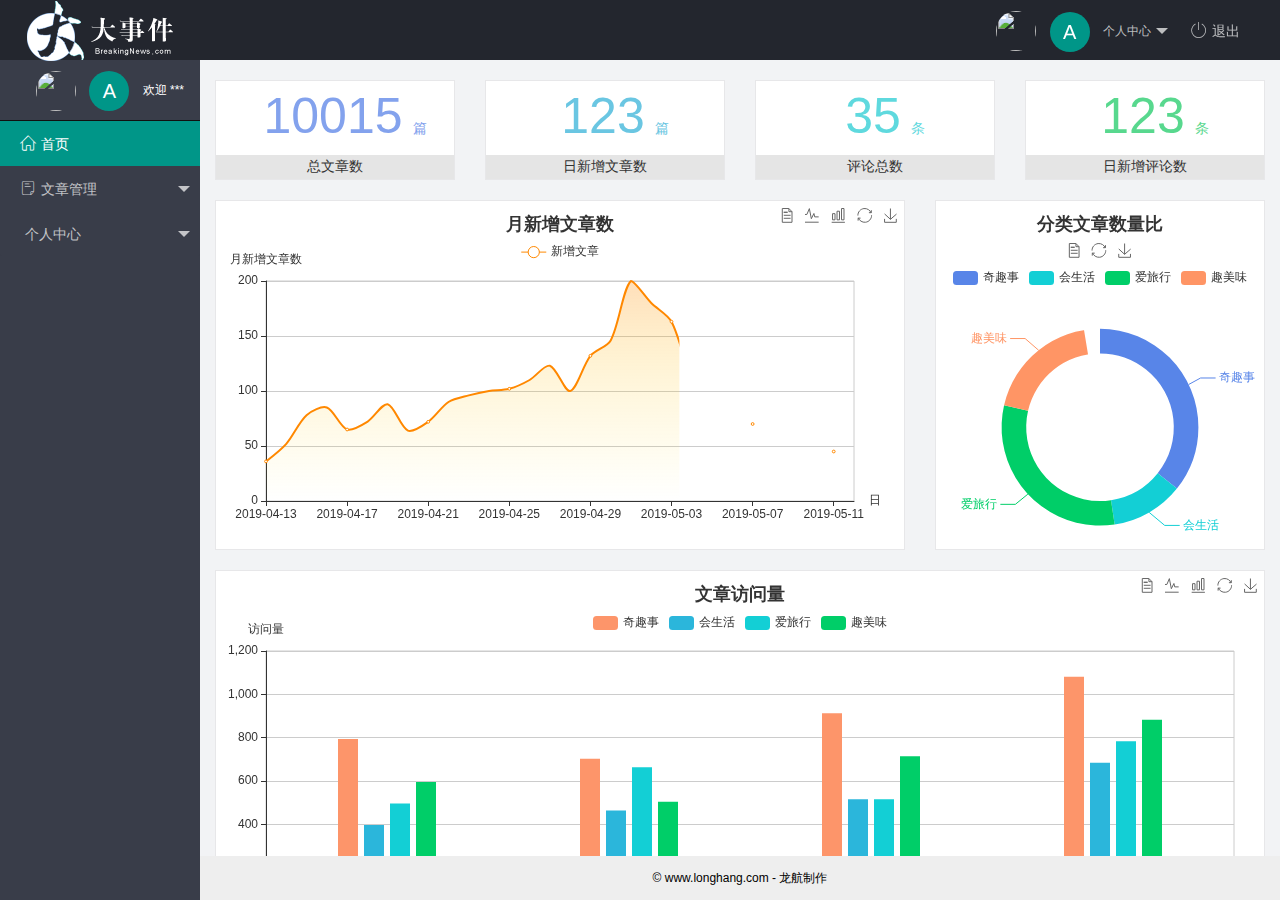
==== commit ae819ff2: "完成个人中心的开发功能" ====
--- a/index.html
+++ b/index.html
@@ -26,9 +26,9 @@
                         <span class="text-avatar">A</span> 个人中心
                     </a>
                     <dl class="layui-nav-child">
-                        <dd><a href="">基本资料</a></dd>
-                        <dd><a href="">更换头像</a></dd>
-                        <dd><a href="">重置密码</a></dd>
+                        <dd><a href="/user/user_info.html" target="fm">基本资料</a></dd>
+                        <dd><a href="/user/user_ataver.html" target="fm">更换头像</a></dd>
+                        <dd><a href="/user/user_pwd.html" target="fm">重置密码</a></dd>
                     </dl>
                 </li>
                 <li class="layui-nav-item"><a href="javascript:;" id="btnlogout"><span class="iconfont icon-tuichu" ></span>退出</a></li>
@@ -40,7 +40,7 @@
                 <div href="javascript:;" class="userinfo">
                     <img src="http://t.cn/RCzsdCq" class="layui-nav-img">
                     <span class="text-avatar">A</span>
-                    <span class="welcome">欢迎 ***</span>
+                    <span id="welcome">欢迎 ***</span>
                 </div>
                 <!-- 左侧导航区域（可配合layui已有的垂直导航） -->
                 <ul class="layui-nav layui-nav-tree" lay-shrink="all" lay-filter="test" id="nav_index">
@@ -60,9 +60,9 @@
                     <li class="layui-nav-item">
                         <a href="javascript:;"><span class="iconfont icon 用户"></span>个人中心</a>
                         <dl class="layui-nav-child">
-                            <dd><a href="javascript:;"><i class="layui-icon layui-icon-app"></i>基本资料</a></dd>
-                            <dd><a href="javascript:;"><i class="layui-icon layui-icon-app"></i>更换头像</a></dd>
-                            <dd><a href=""><i class="layui-icon layui-icon-app"></i>重置密码</a></dd>
+                            <dd><a href="/user/user_info.html" target="fm"><i class="layui-icon layui-icon-app"></i>基本资料</a></dd>
+                            <dd><a href="/user/user_ataver.html" target="fm"><i class="layui-icon layui-icon-app"></i>更换头像</a></dd>
+                            <dd><a href="/user/user_pwd.html" target="fm"><i class="layui-icon layui-icon-app"></i>重置密码</a></dd>
                         </dl>
                     </li>
                 </ul>
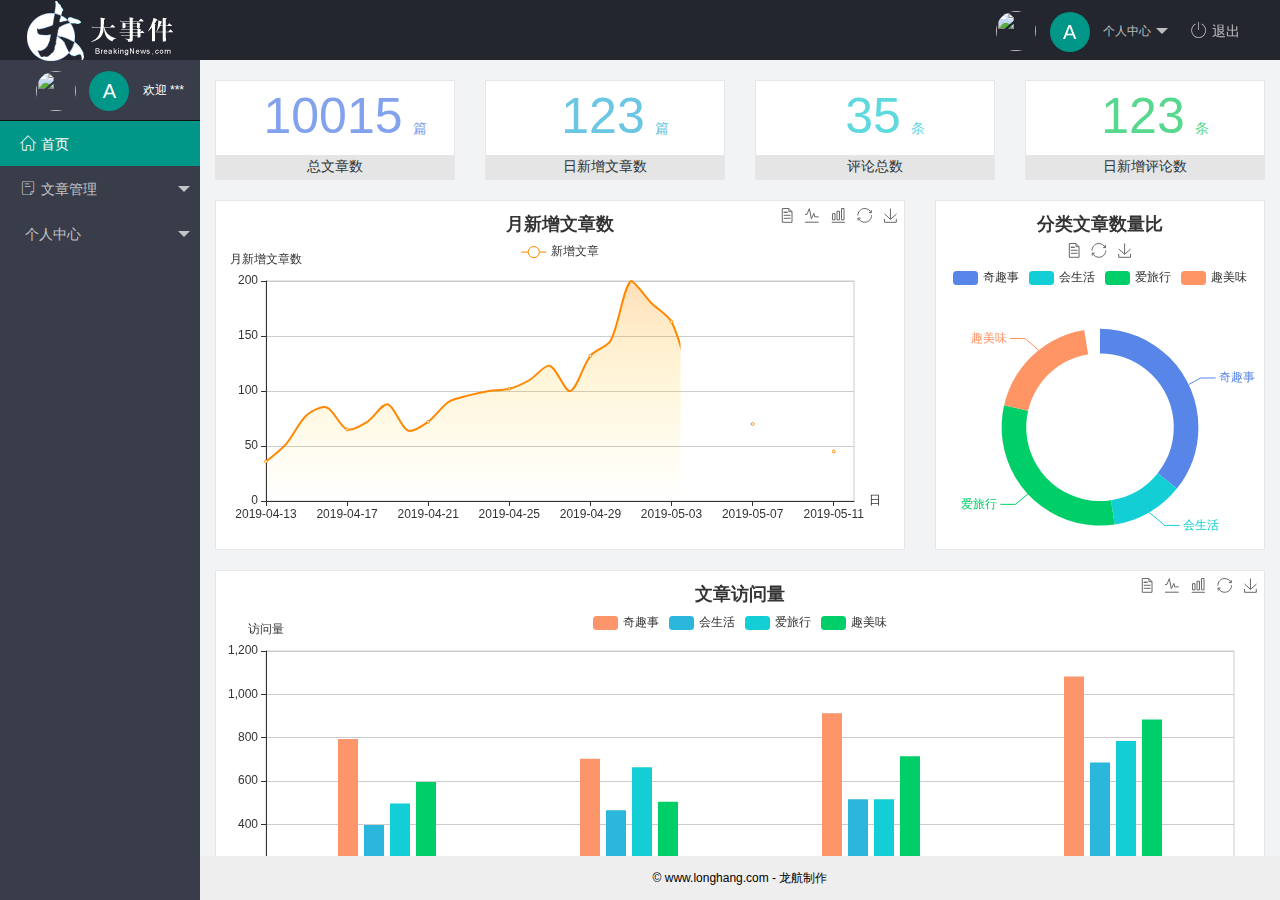
==== commit 485c80d0: "完成文章管理功能的开发" ====
--- a/index.html
+++ b/index.html
@@ -52,9 +52,9 @@
                     <li class="layui-nav-item ">
                         <a class="" href="javascript:;"><span class="iconfont icon-16"></span>文章管理</a>
                         <dl class="layui-nav-child">
-                            <dd><a href="javascript:;"><i class="layui-icon layui-icon-app"></i>文章类别</a></dd>
-                            <dd><a href="javascript:;"><i class="layui-icon layui-icon-app"></i>文章列表</a></dd>
-                            <dd><a href="javascript:;"><i class="layui-icon layui-icon-app"></i>发布文章</a></dd>
+                            <dd><a href="/article/art_cate.html" target="fm"><i class="layui-icon layui-icon-app"></i>文章类别</a></dd>
+                            <dd><a href="/article/art_list.html" target="fm"><i class="layui-icon layui-icon-app"></i>文章列表</a></dd>
+                            <dd><a href="/article/art_pub.html" target="fm"><i class="layui-icon layui-icon-app"></i>发布文章</a></dd>
                         </dl>
                     </li>
                     <li class="layui-nav-item">
